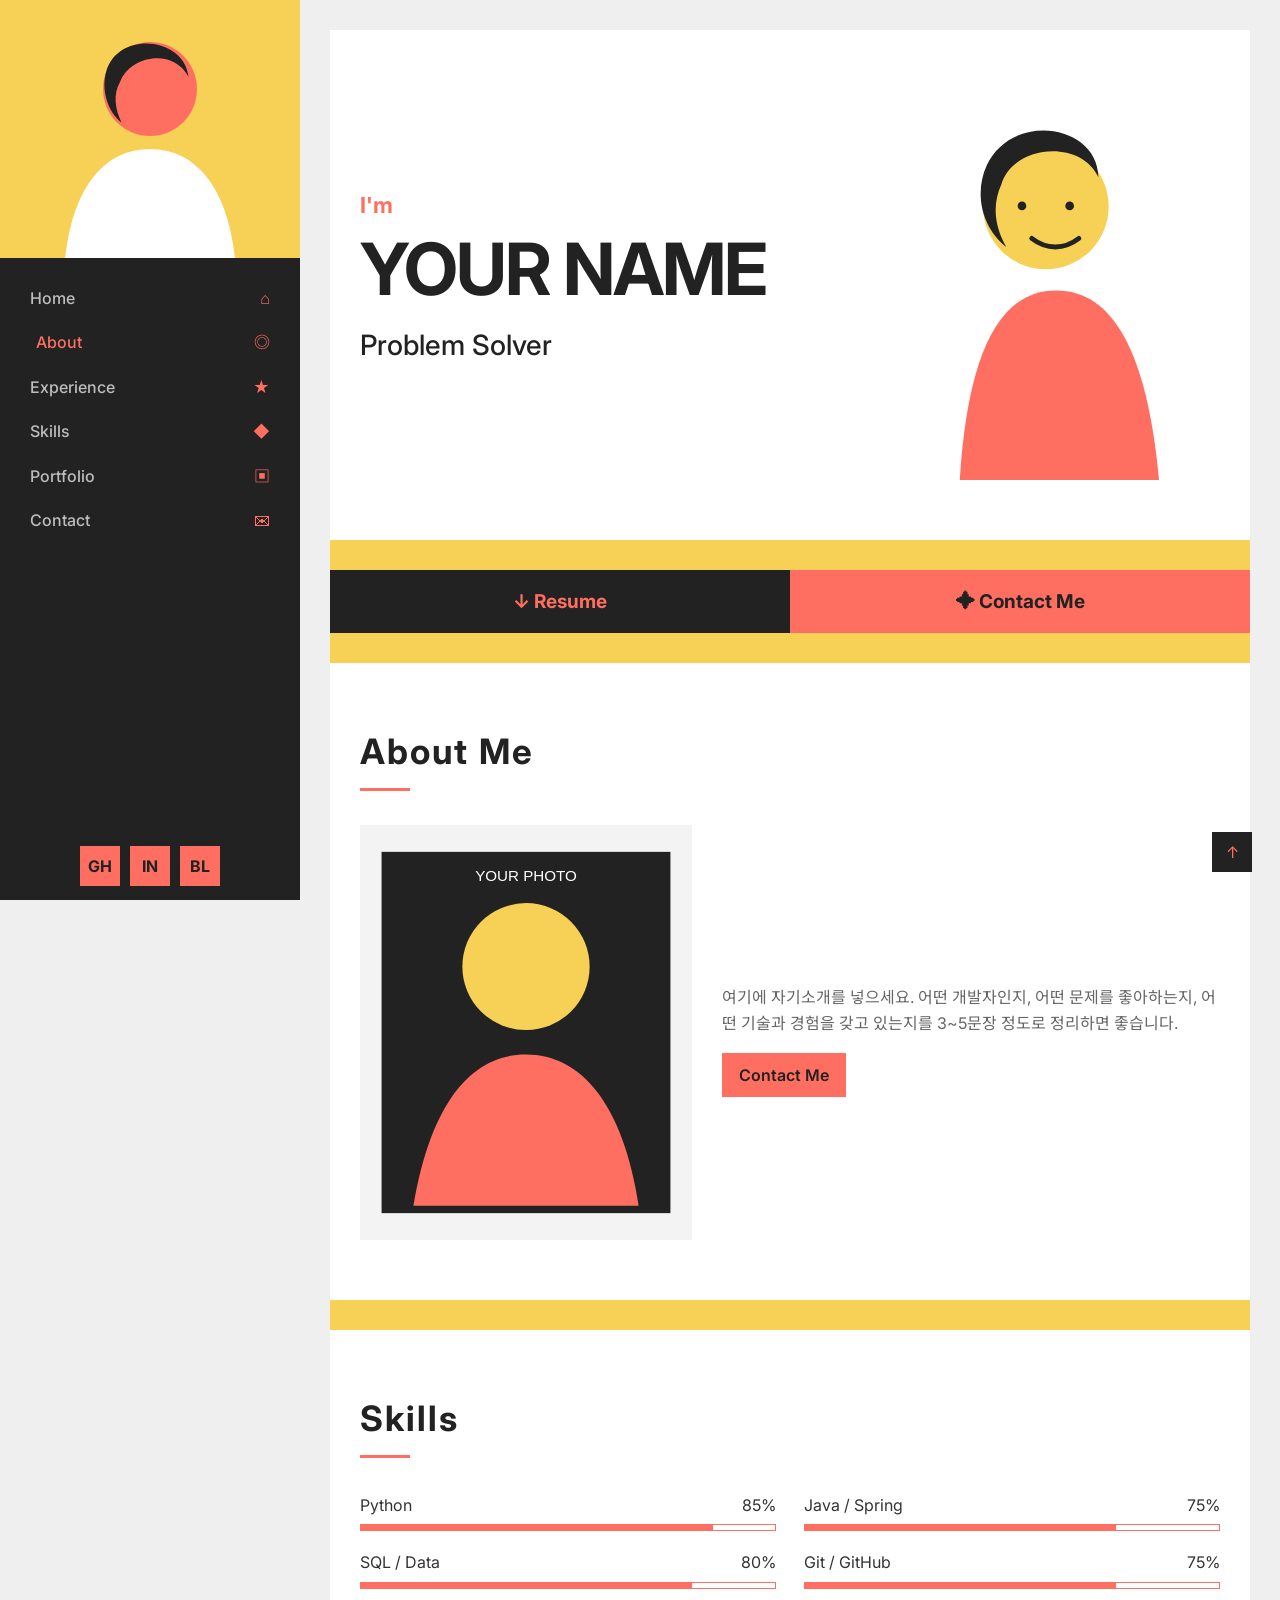
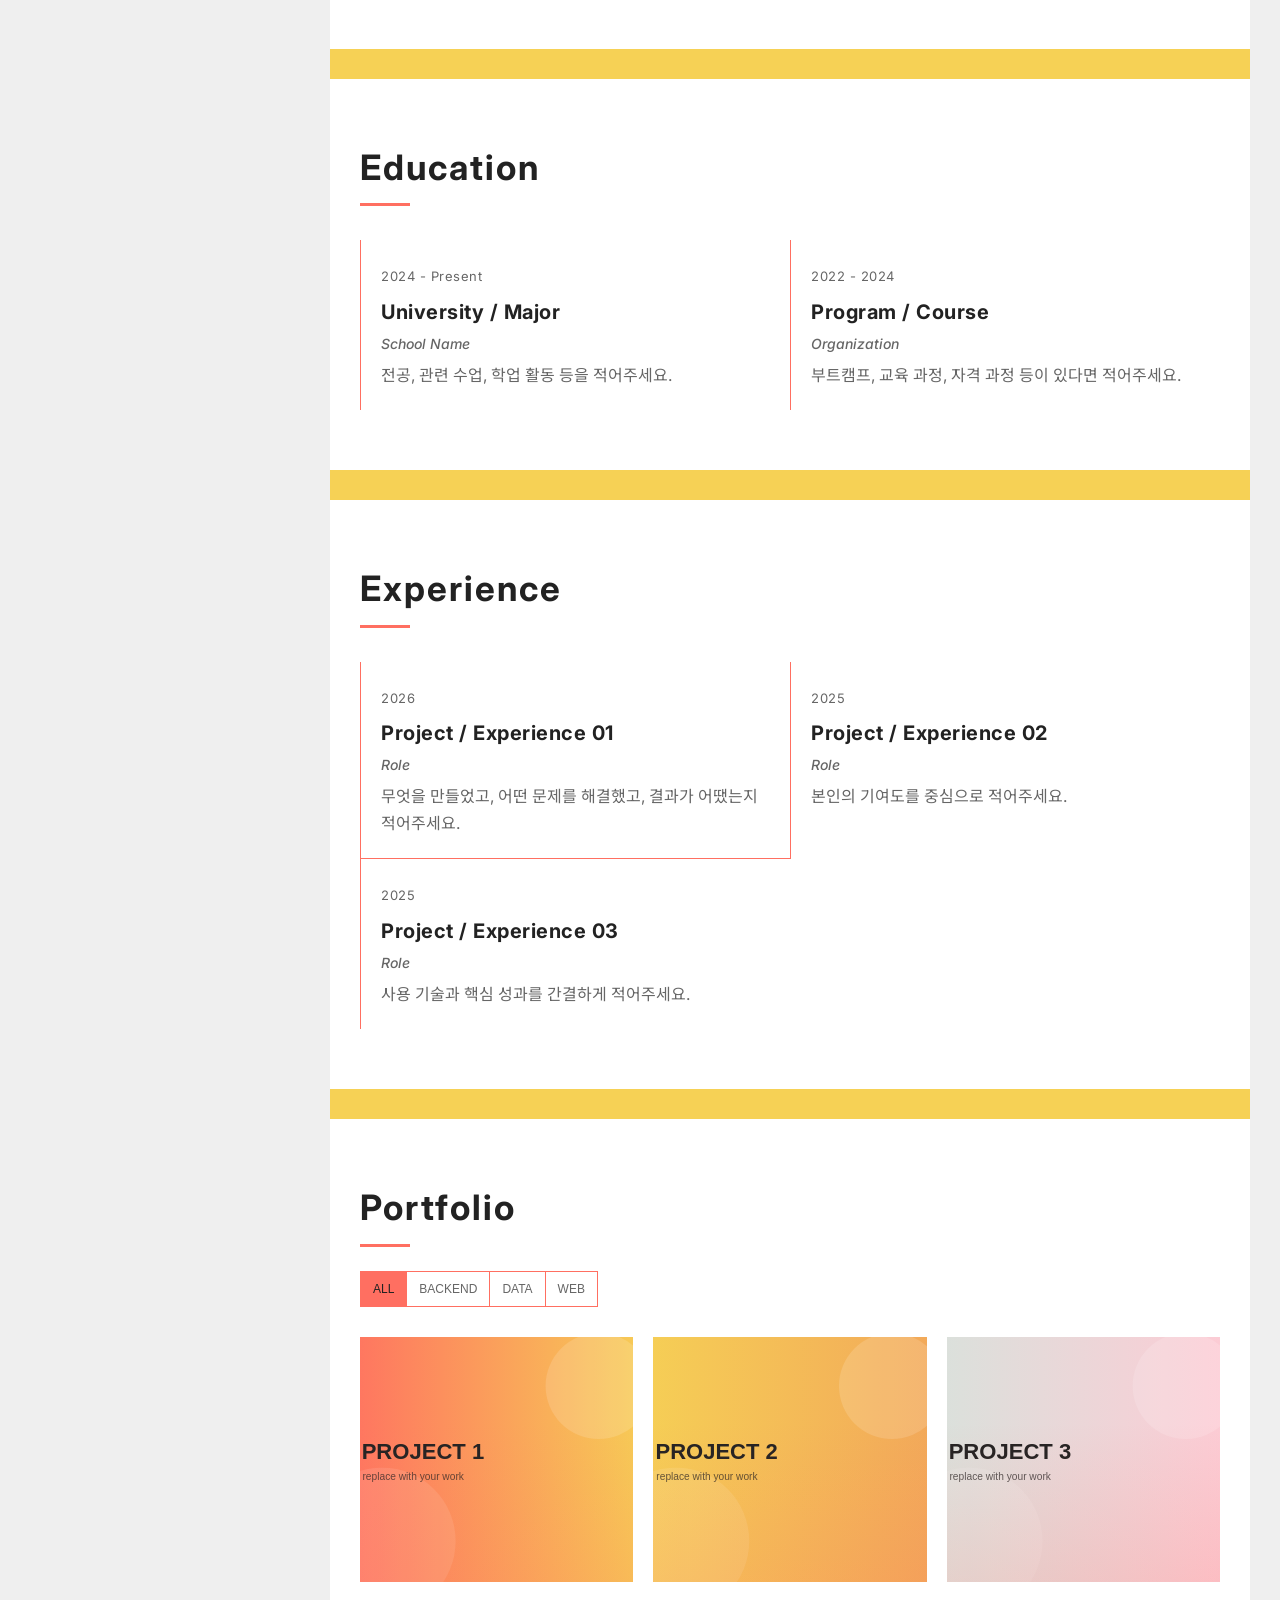
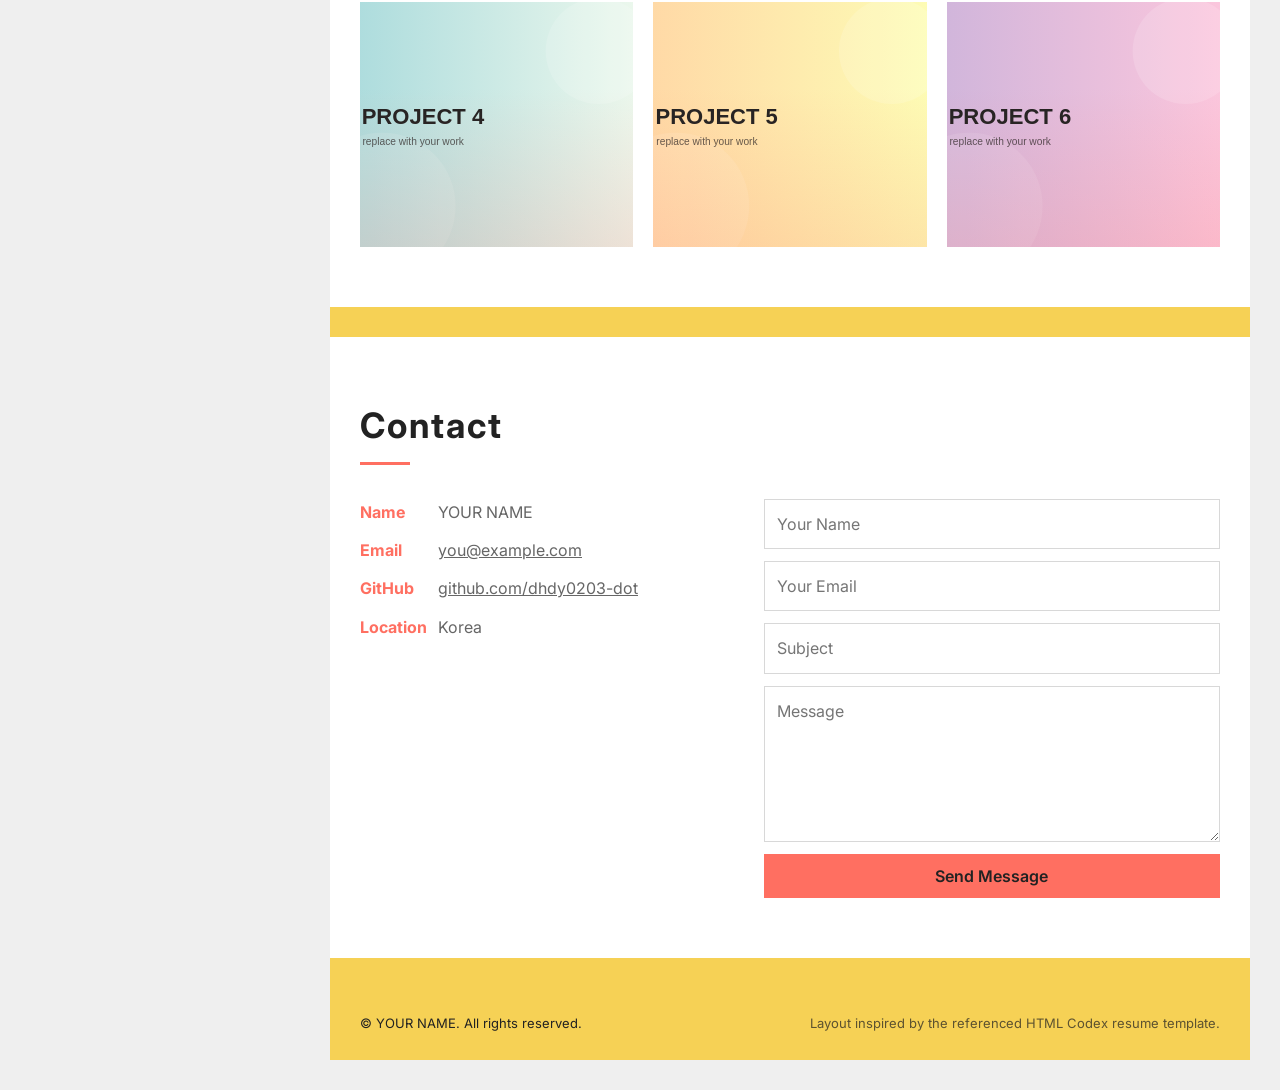
==== index.html @ 8ff9b096 "Add files via upload" ====
<!doctype html>
<html lang="ko">
<head>
  <meta charset="utf-8" />
  <meta name="viewport" content="width=device-width, initial-scale=1" />
  <meta name="description" content="Personal portfolio and resume website" />
  <title>Portfolio</title>
  <link rel="preconnect" href="https://fonts.googleapis.com">
  <link rel="preconnect" href="https://fonts.gstatic.com" crossorigin>
  <link href="https://fonts.googleapis.com/css2?family=Inter:wght@400;500;600;700;800&family=Noto+Sans+KR:wght@400;500;700&display=swap" rel="stylesheet">
  <link rel="stylesheet" href="styles.css" />
</head>
<body>
  <div class="page">
    <aside class="sidebar">
      <div class="profile-art">
        <img src="assets/profile.svg" alt="Profile placeholder" />
      </div>
      <button class="menu-button" aria-label="메뉴 열기">☰</button>
      <nav class="nav" aria-label="주요 메뉴">
        <a href="#home">Home <span>⌂</span></a>
        <a href="#about">About <span>◎</span></a>
        <a href="#experience">Experience <span>★</span></a>
        <a href="#skills">Skills <span>◆</span></a>
        <a href="#portfolio">Portfolio <span>▣</span></a>
        <a href="#contact">Contact <span>✉</span></a>
      </nav>
      <div class="social" id="sidebar-social"></div>
    </aside>

    <main class="content">
      <section class="hero panel" id="home">
        <div>
          <p class="eyebrow">I'm</p>
          <h1 id="hero-name">YOUR NAME</h1>
          <p class="roles" id="hero-roles"></p>
        </div>
        <div class="hero-figure" aria-hidden="true">
          <img src="assets/hero.svg" alt="" />
        </div>
      </section>

      <section class="action-row">
        <a id="resume-link" class="action dark" href="#">↓ Resume</a>
        <a class="action coral" href="#contact">✦ Contact Me</a>
      </section>

      <section class="panel" id="about">
        <header class="section-title"><h2>About Me</h2></header>
        <div class="about-grid">
          <img class="about-image" src="assets/about.svg" alt="About placeholder" />
          <div>
            <p id="about-text"></p>
            <a class="button" href="#contact">Contact Me</a>
          </div>
        </div>
      </section>

      <section class="panel" id="skills">
        <header class="section-title"><h2>Skills</h2></header>
        <div class="skills-grid" id="skills-list"></div>
      </section>

      <section class="panel" id="education">
        <header class="section-title"><h2>Education</h2></header>
        <div class="timeline-grid" id="education-list"></div>
      </section>

      <section class="panel" id="experience">
        <header class="section-title"><h2>Experience</h2></header>
        <div class="timeline-grid" id="experience-list"></div>
      </section>

      <section class="panel" id="portfolio">
        <header class="section-title"><h2>Portfolio</h2></header>
        <div class="filters" id="filters"></div>
        <div class="project-grid" id="project-list"></div>
      </section>

      <section class="panel" id="contact">
        <header class="section-title"><h2>Contact</h2></header>
        <div class="contact-grid">
          <div id="contact-info"></div>
          <form class="contact-form" onsubmit="event.preventDefault(); alert('정적 사이트 데모입니다. 폼 서비스(Formspree 등)를 연결하면 실제 전송할 수 있어요.');">
            <input type="text" placeholder="Your Name" aria-label="Your Name">
            <input type="email" placeholder="Your Email" aria-label="Your Email">
            <input type="text" placeholder="Subject" aria-label="Subject">
            <textarea rows="5" placeholder="Message" aria-label="Message"></textarea>
            <button class="button" type="submit">Send Message</button>
          </form>
        </div>
      </section>

      <footer>
        <p>© <span id="footer-name">YOUR NAME</span>. All rights reserved.</p>
        <p class="credit">Layout inspired by the referenced HTML Codex resume template.</p>
      </footer>
    </main>
  </div>

  <a class="back-top" href="#home" aria-label="맨 위로">↑</a>

  <script src="site-data.js"></script>
  <script src="app.js"></script>
</body>
</html>
---- styles.css ----
:root{
  --ink:#222;
  --muted:#666;
  --paper:#fff;
  --bg:#efefef;
  --coral:#ff6f61;
  --yellow:#f6d155;
  --line:#ededed;
  --sidebar:300px;
}
*{box-sizing:border-box}
html{scroll-behavior:smooth}
body{
  margin:0;
  color:var(--muted);
  background:var(--bg);
  font-family:Inter,"Noto Sans KR",sans-serif;
  line-height:1.65;
}
a{color:inherit}
.page{min-height:100vh}
.sidebar{
  position:fixed;
  inset:0 auto 0 0;
  width:var(--sidebar);
  overflow:auto;
  background:#222;
  z-index:20;
}
.profile-art img{display:block;width:100%;aspect-ratio:1/0.86;object-fit:cover}
.nav{padding:18px 0 90px}
.nav a{
  display:flex;align-items:center;justify-content:space-between;
  padding:9px 30px;color:#bdbdbd;text-decoration:none;
  font-weight:500;transition:.2s;
}
.nav a:hover,.nav a.active{color:var(--coral);padding-left:36px}
.nav a span{color:var(--coral)}
.social{
  position:fixed;left:0;bottom:0;width:var(--sidebar);
  padding:14px;text-align:center;background:#222;
}
.social a{
  display:inline-grid;place-items:center;width:40px;height:40px;
  margin:0 5px;background:var(--coral);color:#222;text-decoration:none;
  font-weight:700;
}
.menu-button{display:none}
.content{
  width:calc(100% - var(--sidebar));
  margin-left:var(--sidebar);
  padding:30px;
  max-width:1100px;
}
.panel{
  padding:60px 30px;
  background:var(--paper);
  border-bottom:30px solid var(--yellow);
}
.hero{
  min-height:430px;
  display:grid;grid-template-columns:1.25fr 1fr;align-items:center;
  position:relative;overflow:hidden;
}
.eyebrow{color:var(--coral);font-size:22px;font-weight:700;margin:0 0 8px}
.hero h1{font-size:clamp(44px,6vw,72px);line-height:1.06;color:var(--ink);margin:0 0 14px;letter-spacing:-2px}
.roles{margin:0;color:var(--ink);font-size:clamp(18px,2.3vw,28px);font-weight:500;min-height:2.2em}
.hero-figure{align-self:end}
.hero-figure img{display:block;width:100%;max-height:390px;object-fit:contain;object-position:bottom}
.action-row{display:grid;grid-template-columns:1fr 1fr;border-bottom:30px solid var(--yellow)}
.action{
  display:block;padding:16px 20px;text-align:center;text-decoration:none;
  font-size:19px;font-weight:700;transition:.2s
}
.action.dark{background:#222;color:var(--coral)}
.action.coral{background:var(--coral);color:#222}
.action:hover{filter:brightness(1.05)}
.section-title{position:relative;margin-bottom:34px;padding-bottom:10px}
.section-title h2{margin:0;color:var(--ink);font-size:35px;letter-spacing:2px}
.section-title:after{content:"";position:absolute;left:0;bottom:0;width:50px;height:3px;background:var(--coral)}
.about-grid{display:grid;grid-template-columns:minmax(220px, .8fr) 1.2fr;gap:30px;align-items:center}
.about-image{width:100%;aspect-ratio:4/5;object-fit:cover;background:#eee}
.button{
  display:inline-block;border:0;border-radius:0;padding:9px 17px;
  color:#222;background:var(--coral);text-decoration:none;font:inherit;font-weight:600;cursor:pointer
}
.button:hover{background:#222;color:var(--coral)}
.skills-grid{display:grid;grid-template-columns:1fr 1fr;gap:18px 28px}
.skill-head{display:flex;justify-content:space-between;color:#333;margin-bottom:6px}
.track{height:7px;border:1px solid var(--coral);background:#fff}
.fill{height:100%;background:var(--coral);width:0;transition:width 1s ease}
.timeline-grid{display:grid;grid-template-columns:1fr 1fr}
.timeline-item{padding:22px 20px;border-left:1px solid var(--coral);border-bottom:1px solid var(--coral)}
.timeline-item:nth-last-child(-n+2){border-bottom:0}
.timeline-date{font-size:13px;letter-spacing:.5px}
.timeline-item h3{margin:7px 0 3px;color:var(--ink);font-size:20px;letter-spacing:.5px}
.timeline-item h4{margin:0 0 7px;font-size:14px;font-weight:500;font-style:italic}
.timeline-item p{margin:0}
.filters{display:flex;flex-wrap:wrap;gap:0;margin:-10px 0 30px}
.filter{
  padding:10px 12px;border:1px solid var(--coral);background:#fff;
  color:#666;text-transform:uppercase;font-size:12px;cursor:pointer;margin-right:-1px
}
.filter.active,.filter:hover{background:var(--coral);color:#222}
.project-grid{display:grid;grid-template-columns:repeat(3,1fr);gap:20px}
.project{
  position:relative;min-height:245px;background:#f4f4f4;overflow:hidden;
  display:flex;flex-direction:column;justify-content:flex-end
}
.project img{position:absolute;inset:0;width:100%;height:100%;object-fit:cover}
.project:after{content:"";position:absolute;inset:0;background:linear-gradient(transparent 35%,rgba(255,111,97,.87));opacity:.18;transition:.25s}
.project:hover:after{opacity:1}
.project-body{position:relative;z-index:2;padding:22px;color:#222;transform:translateY(10px);opacity:0;transition:.25s}
.project:hover .project-body{transform:none;opacity:1}
.project-body h3{margin:0 0 6px}
.project-body p{margin:0 0 12px;font-size:13px}
.project-body a{font-weight:700;text-decoration:none}
.contact-grid{display:grid;grid-template-columns:.9fr 1.1fr;gap:30px}
.contact-line{margin:0 0 12px}
.contact-line strong{color:var(--coral);display:inline-block;min-width:74px}
.contact-form{display:grid;gap:12px}
.contact-form input,.contact-form textarea{
  width:100%;border:1px solid #d8d8d8;border-radius:0;padding:11px 12px;font:inherit
}
.contact-form input:focus,.contact-form textarea:focus{outline:1px solid var(--coral);border-color:var(--coral)}
footer{
  display:flex;justify-content:space-between;gap:20px;padding:25px 30px;
  background:var(--yellow);color:#222;font-size:13px
}
footer p{margin:0}.credit{opacity:.72}
.back-top{
  position:fixed;right:28px;bottom:28px;width:40px;height:40px;
  display:grid;place-items:center;background:#222;color:var(--coral);text-decoration:none;z-index:30
}
@media(max-width:991px){
  :root{--sidebar:0px}
  .sidebar{position:relative;width:100%;height:auto;overflow:visible}
  .profile-art{display:none}
  .menu-button{
    display:block;position:absolute;right:15px;top:12px;z-index:4;
    background:var(--coral);border:0;padding:8px 12px;font-size:20px
  }
  .nav{padding:12px 60px 12px 15px;display:none}
  .nav.open{display:block}
  .nav a{padding:7px 10px}
  .nav a:hover,.nav a.active{padding-left:16px}
  .social{display:none}
  .content{width:100%;margin-left:0;max-width:none;padding:20px}
}
@media(max-width:720px){
  .content{padding:12px}
  .panel{padding:42px 20px;border-bottom-width:18px}
  .action-row{border-bottom-width:18px}
  .hero{grid-template-columns:1fr;min-height:0}
  .hero-figure{max-width:330px;margin:10px auto -42px}
  .about-grid,.contact-grid,.skills-grid,.timeline-grid{grid-template-columns:1fr}
  .timeline-item:nth-last-child(-n+2){border-bottom:1px solid var(--coral)}
  .timeline-item:last-child{border-bottom:0}
  .project-grid{grid-template-columns:1fr 1fr}
  footer{display:block}footer p+ p{margin-top:5px}
}
@media(max-width:480px){
  .project-grid{grid-template-columns:1fr}
  .action{font-size:16px}
}
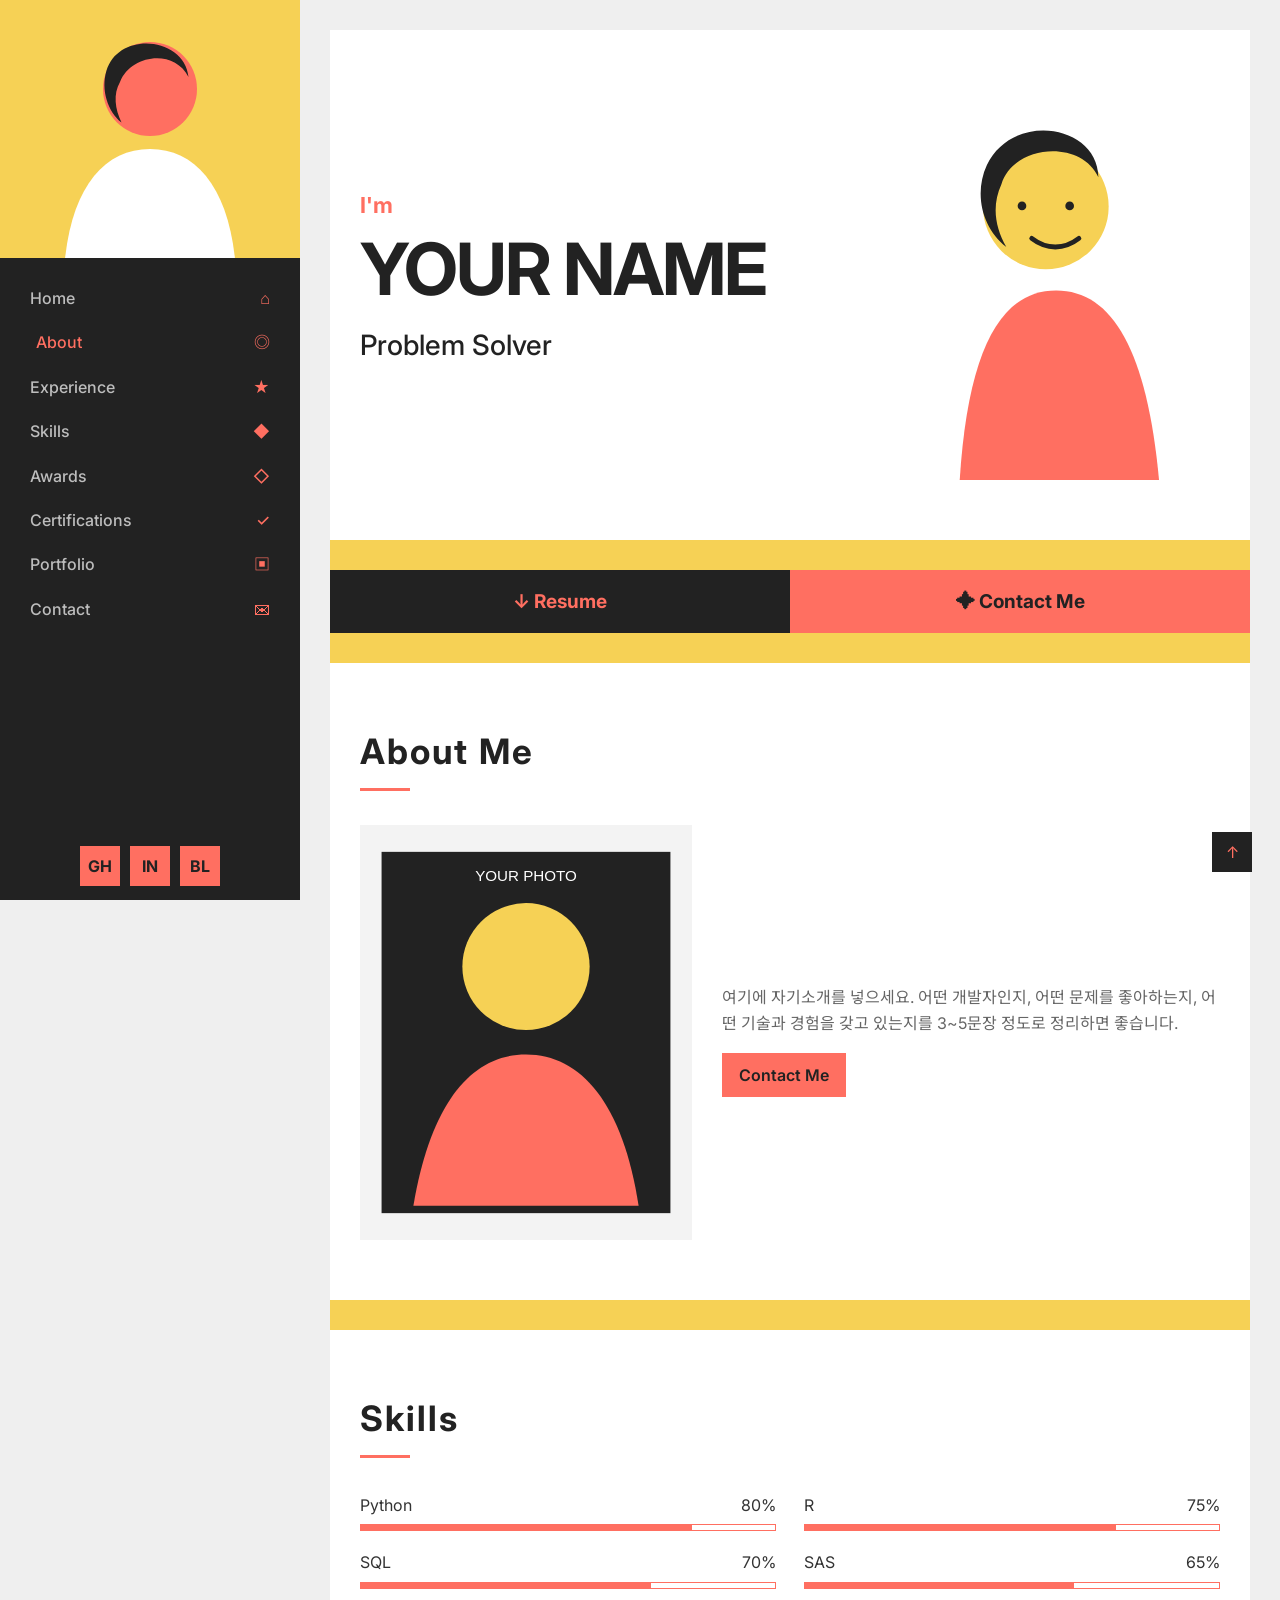
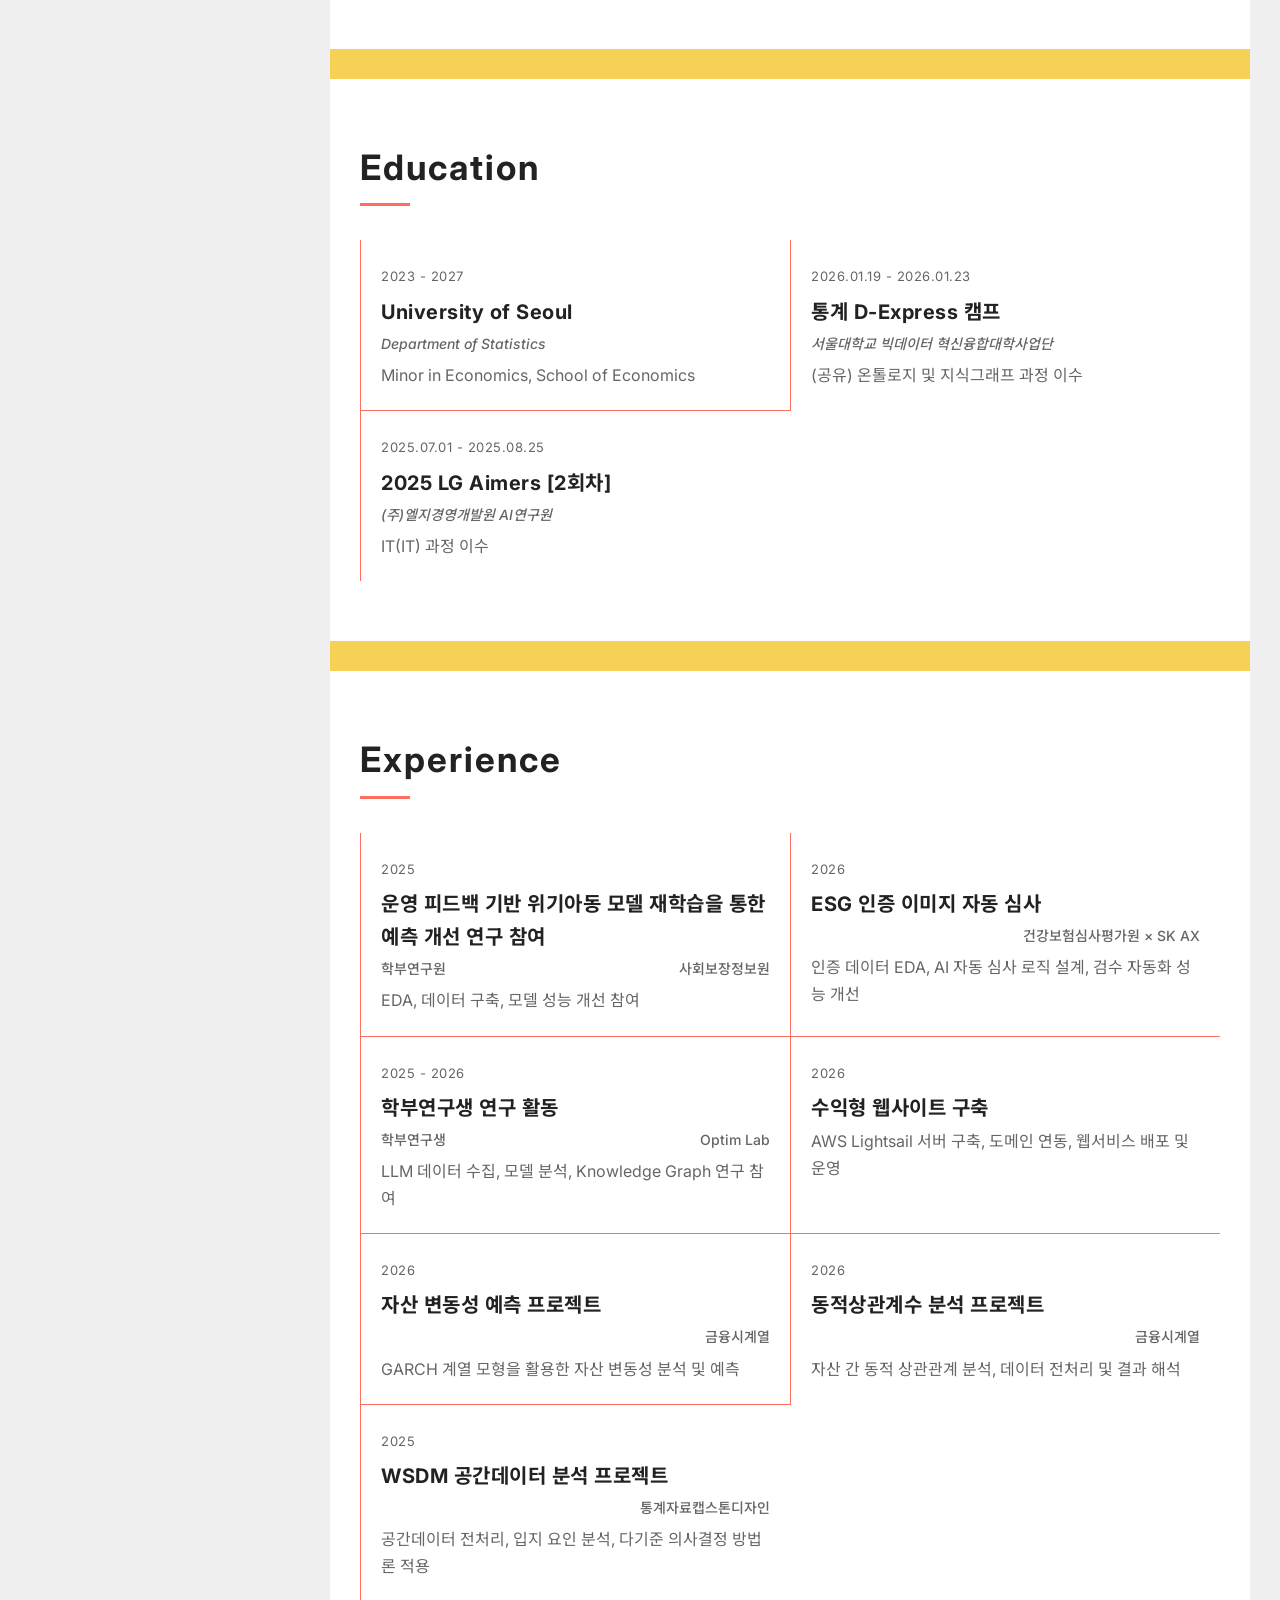
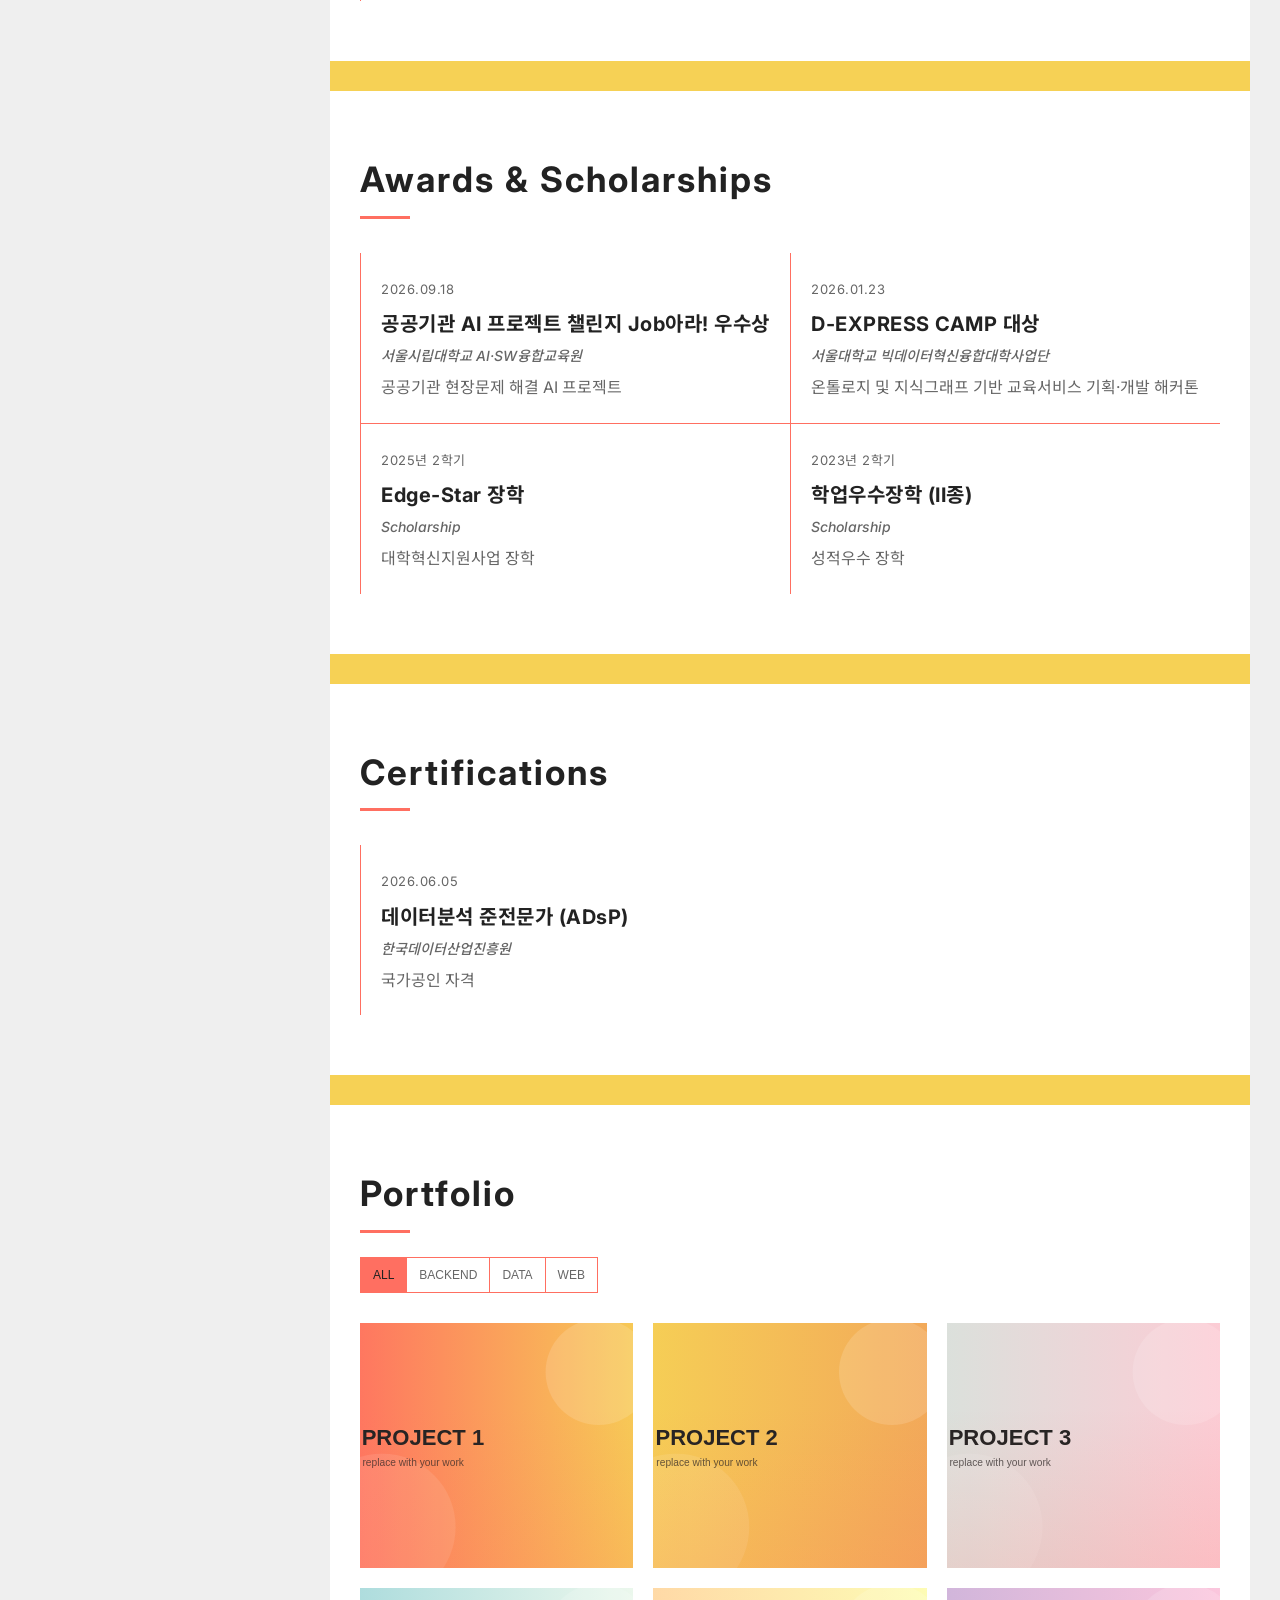
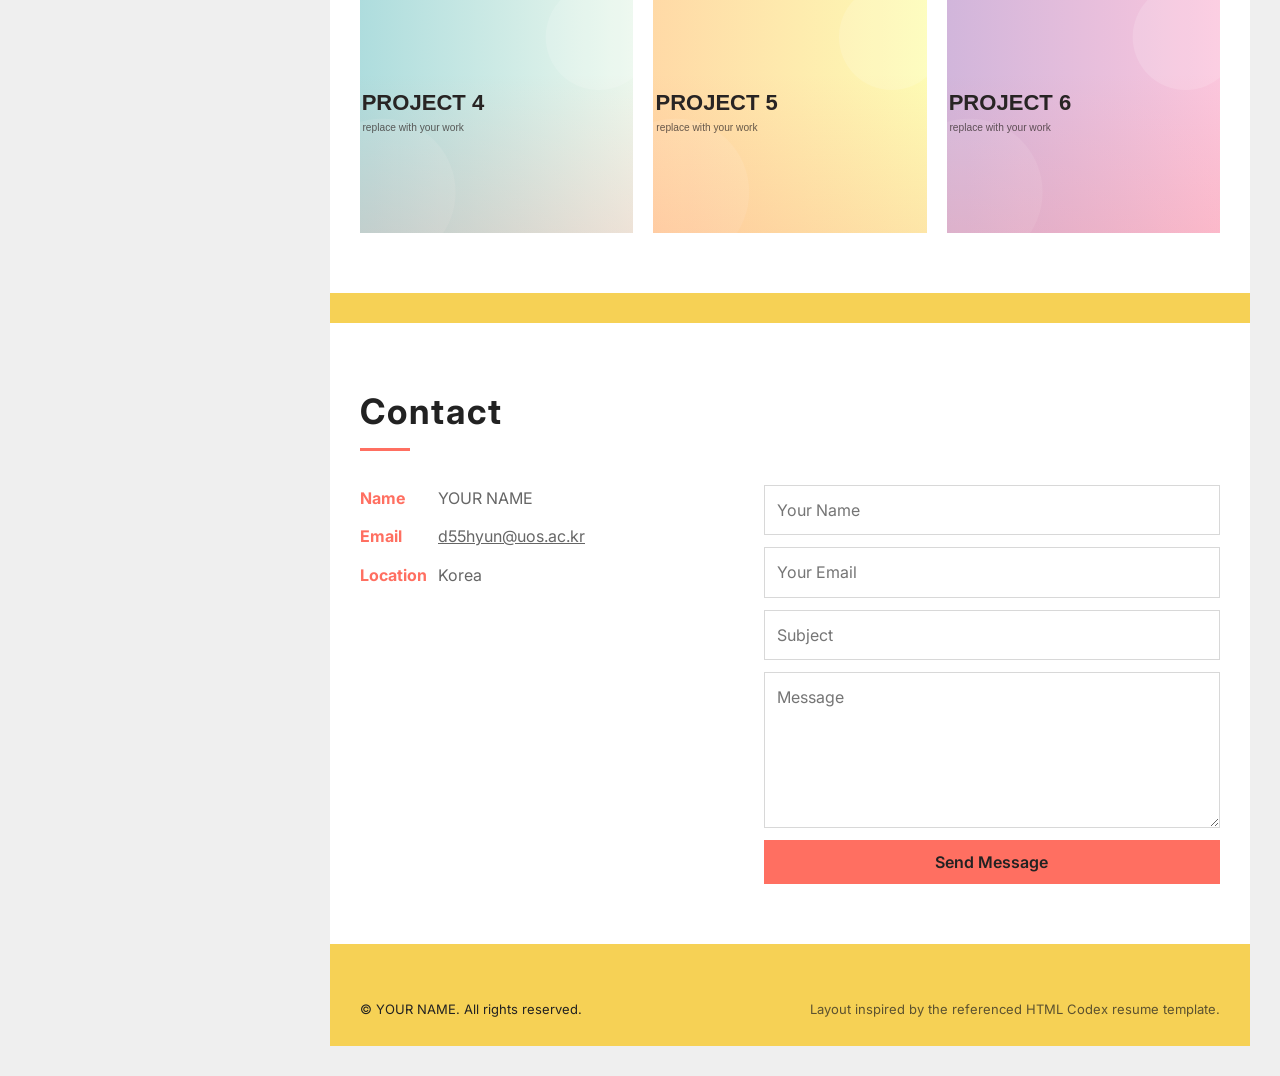
==== commit 7b4cc4f8: "Add files via upload" ====
--- a/index.html
+++ b/index.html
@@ -22,6 +22,8 @@
         <a href="#about">About <span>◎</span></a>
         <a href="#experience">Experience <span>★</span></a>
         <a href="#skills">Skills <span>◆</span></a>
+        <a href="#awards">Awards <span>◇</span></a>
+        <a href="#certifications">Certifications <span>✓</span></a>
         <a href="#portfolio">Portfolio <span>▣</span></a>
         <a href="#contact">Contact <span>✉</span></a>
       </nav>
@@ -71,6 +73,16 @@
         <div class="timeline-grid" id="experience-list"></div>
       </section>
 
+      <section class="panel" id="awards">
+        <header class="section-title"><h2>Awards & Scholarships</h2></header>
+        <div class="timeline-grid" id="awards-list"></div>
+      </section>
+
+      <section class="panel" id="certifications">
+        <header class="section-title"><h2>Certifications</h2></header>
+        <div class="timeline-grid" id="certifications-list"></div>
+      </section>
+
       <section class="panel" id="portfolio">
         <header class="section-title"><h2>Portfolio</h2></header>
         <div class="filters" id="filters"></div>
--- a/styles.css
+++ b/styles.css
@@ -96,6 +96,8 @@
 .timeline-date{font-size:13px;letter-spacing:.5px}
 .timeline-item h3{margin:7px 0 3px;color:var(--ink);font-size:20px;letter-spacing:.5px}
 .timeline-item h4{margin:0 0 7px;font-size:14px;font-weight:500;font-style:italic}
+.timeline-meta{display:flex;justify-content:space-between;align-items:baseline;gap:20px;margin:0 0 7px;font-size:14px;font-weight:500;font-style:normal}
+.timeline-meta span:last-child{text-align:right}
 .timeline-item p{margin:0}
 .filters{display:flex;flex-wrap:wrap;gap:0;margin:-10px 0 30px}
 .filter{
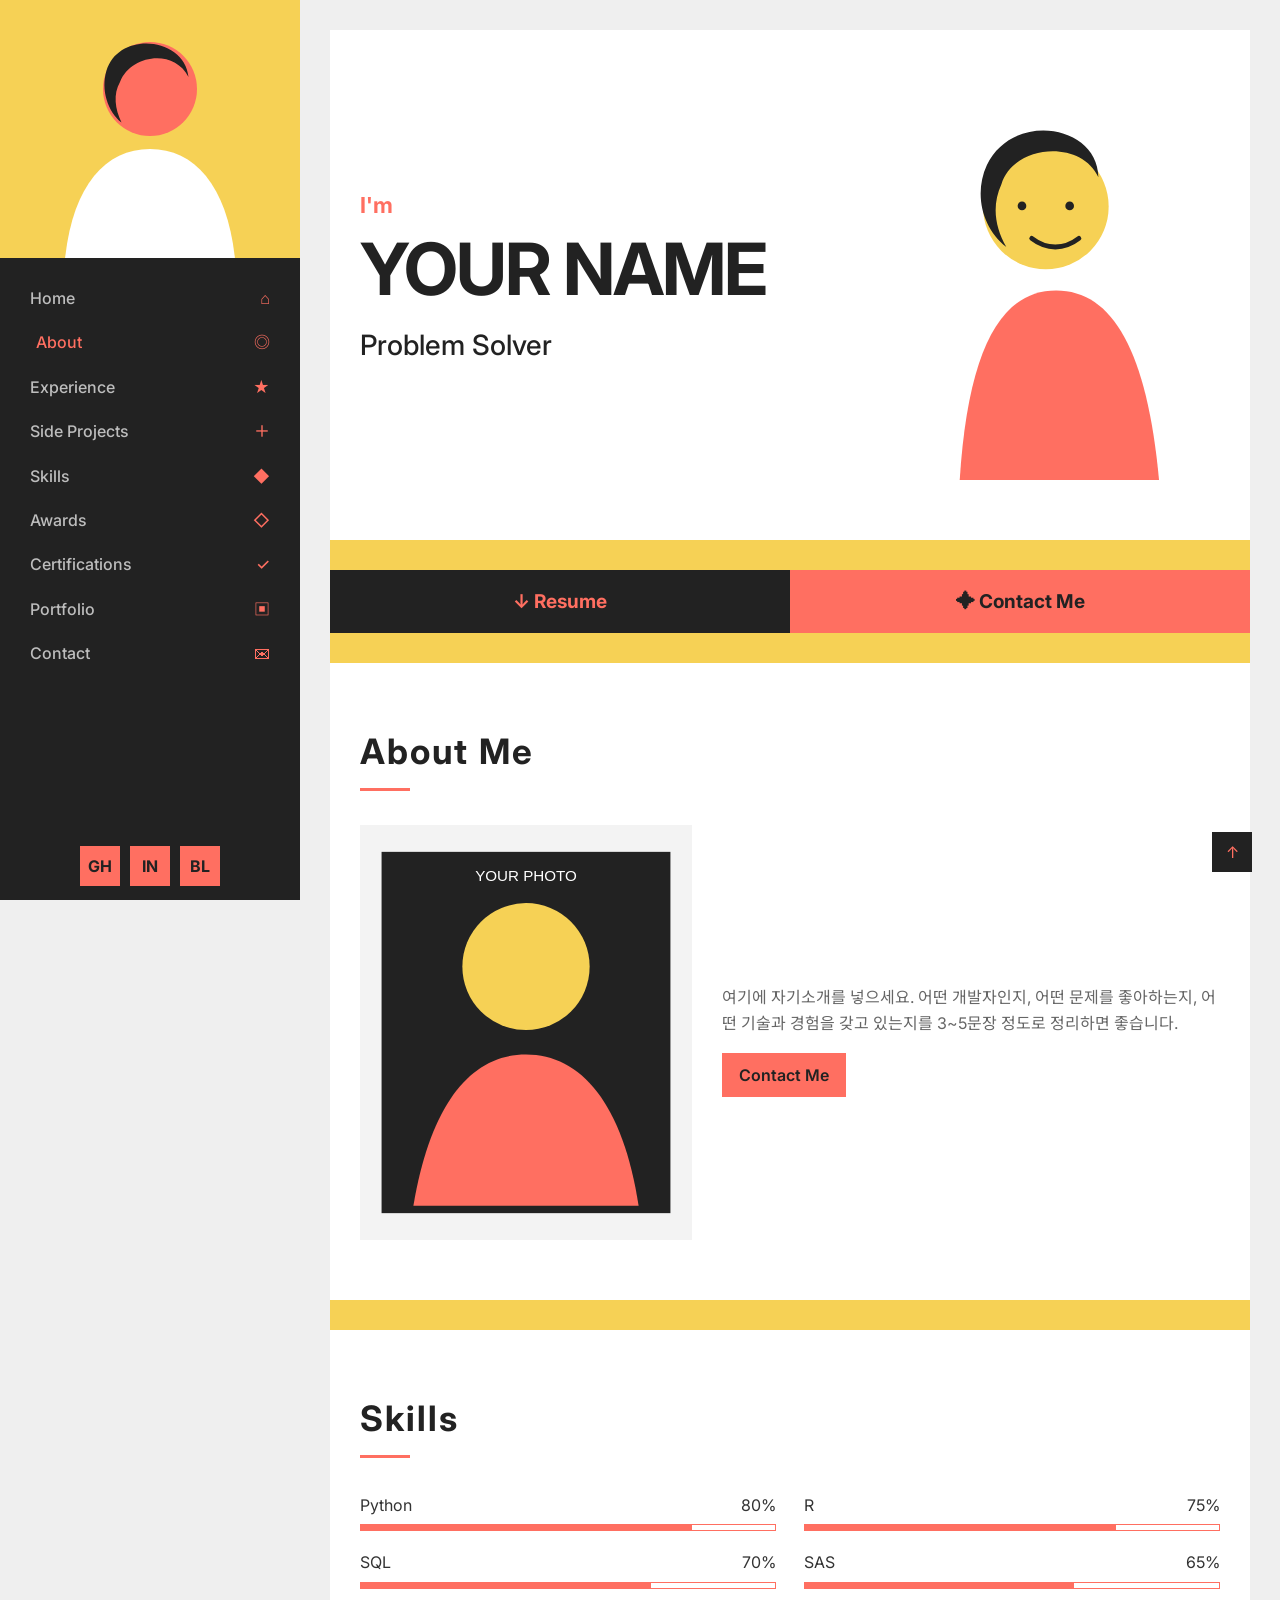
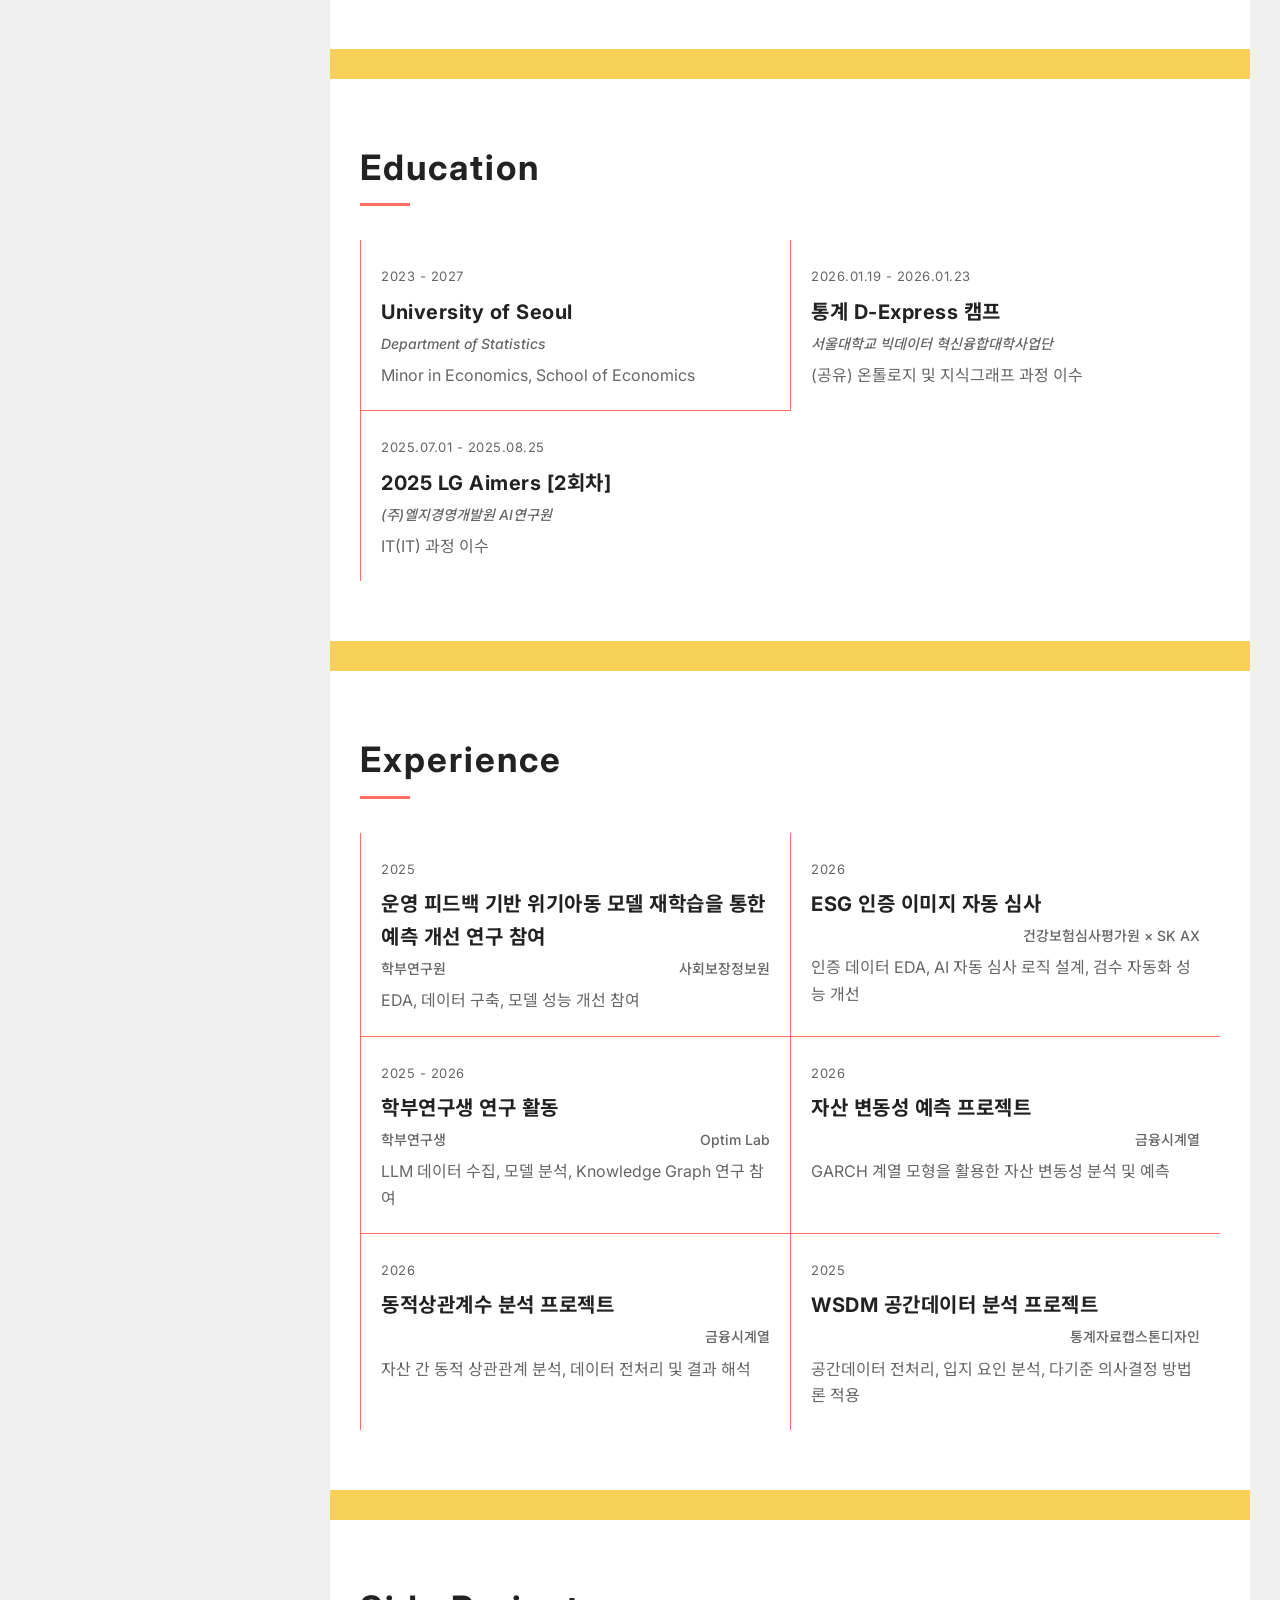
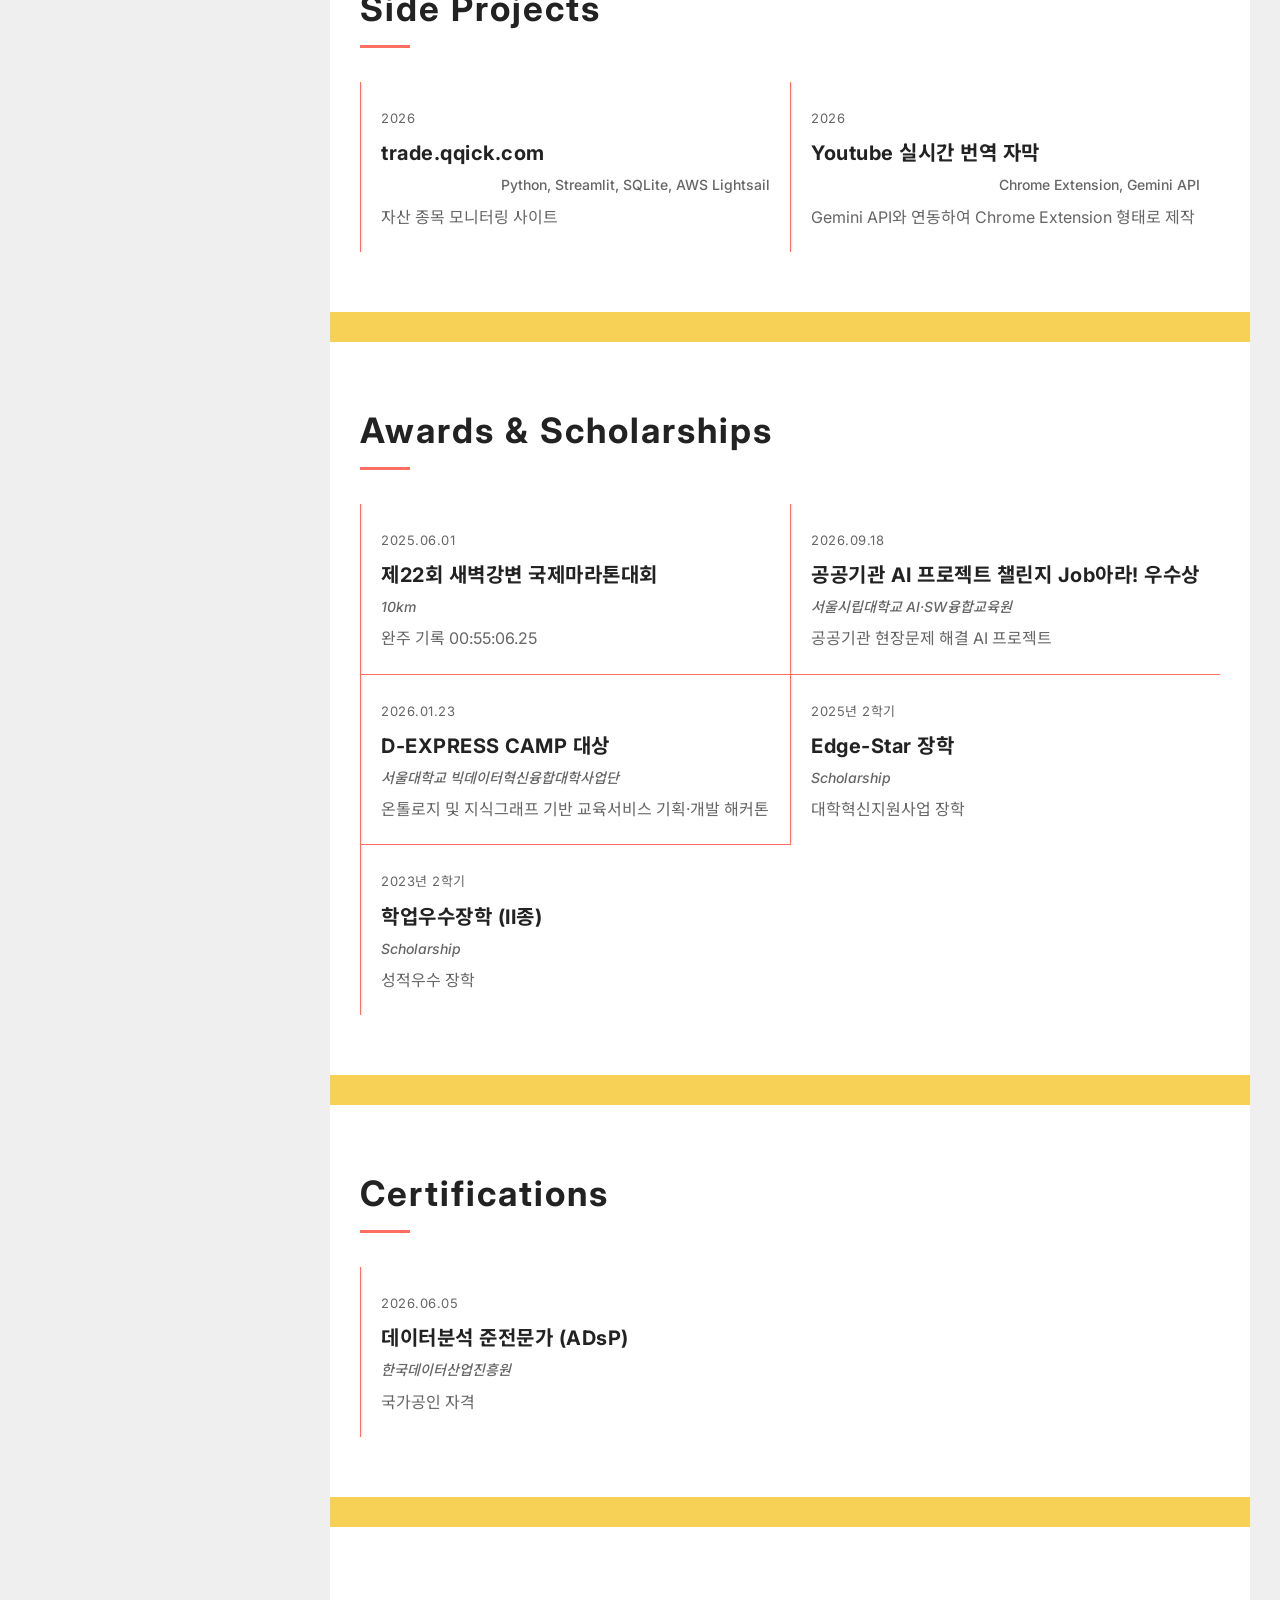
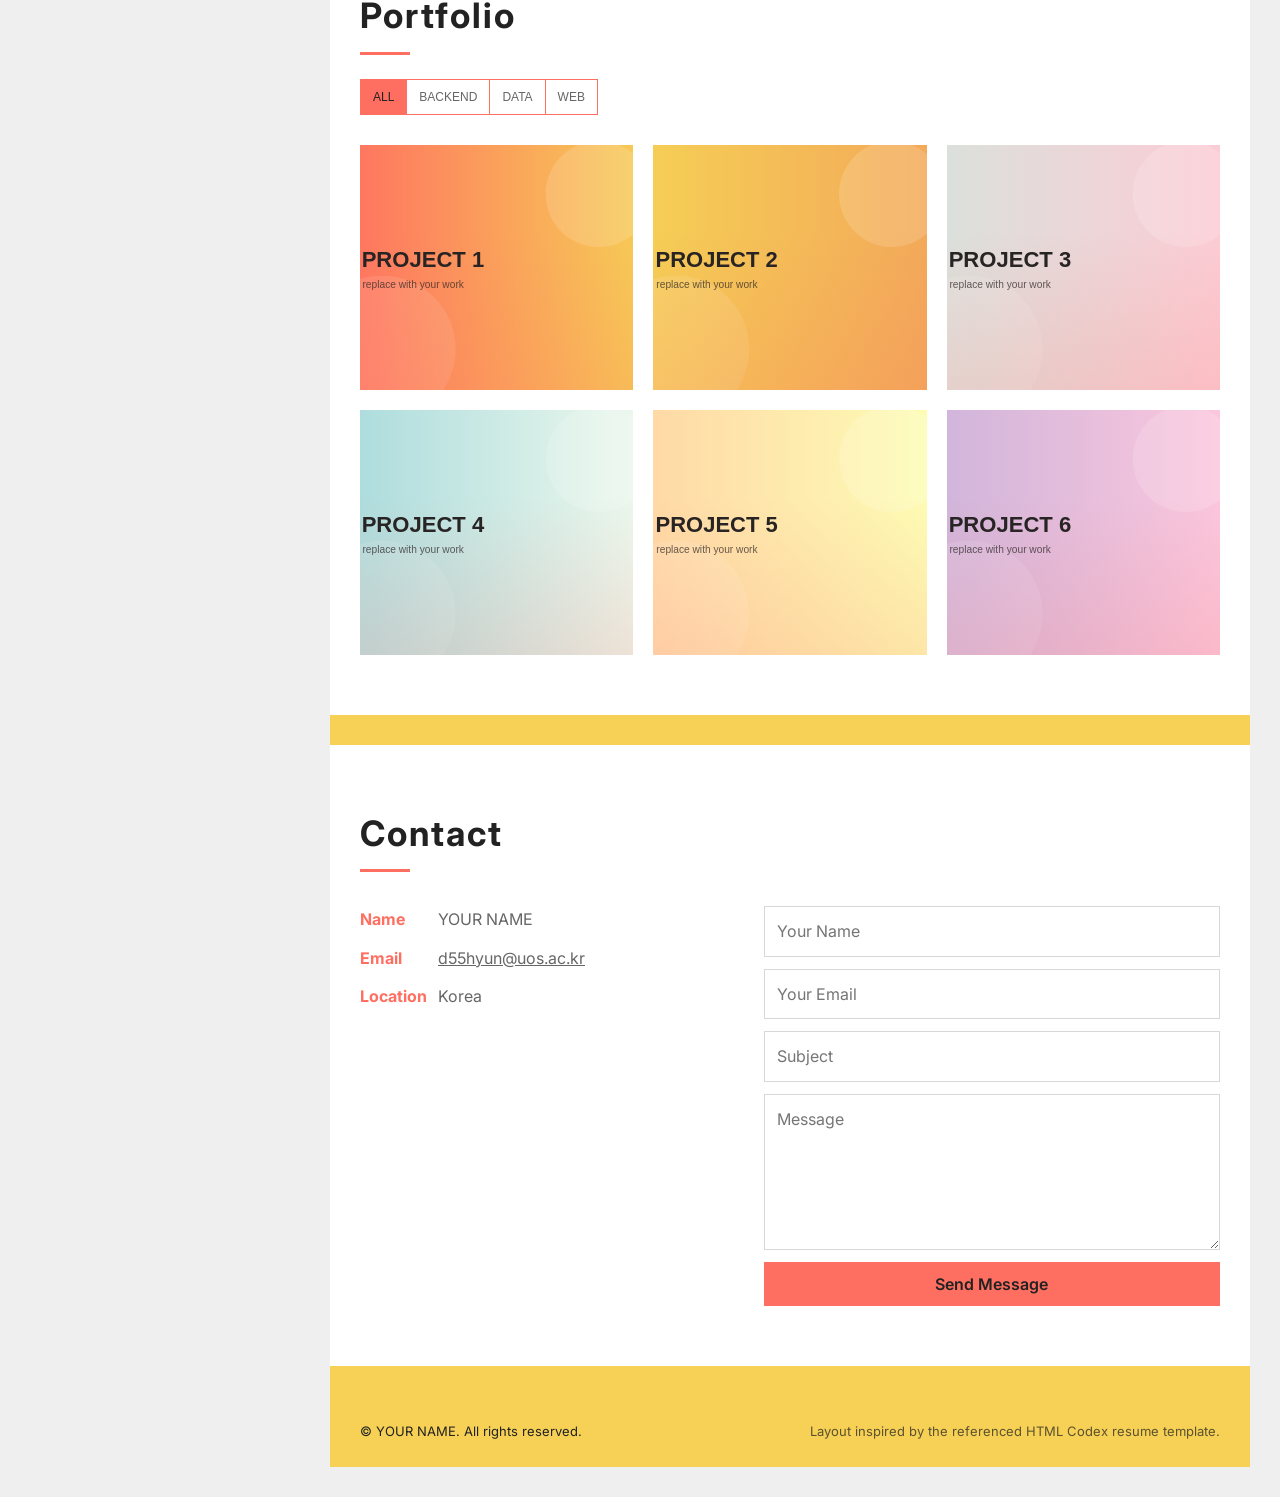
==== commit 2f25176b: "Add files via upload" ====
--- a/index.html
+++ b/index.html
@@ -21,6 +21,7 @@
         <a href="#home">Home <span>⌂</span></a>
         <a href="#about">About <span>◎</span></a>
         <a href="#experience">Experience <span>★</span></a>
+        <a href="#side-projects">Side Projects <span>＋</span></a>
         <a href="#skills">Skills <span>◆</span></a>
         <a href="#awards">Awards <span>◇</span></a>
         <a href="#certifications">Certifications <span>✓</span></a>
@@ -73,6 +74,11 @@
         <div class="timeline-grid" id="experience-list"></div>
       </section>
 
+      <section class="panel" id="side-projects">
+        <header class="section-title"><h2>Side Projects</h2></header>
+        <div class="timeline-grid" id="side-projects-list"></div>
+      </section>
+
       <section class="panel" id="awards">
         <header class="section-title"><h2>Awards & Scholarships</h2></header>
         <div class="timeline-grid" id="awards-list"></div>
--- a/styles.css
+++ b/styles.css
@@ -95,6 +95,8 @@
 .timeline-item:nth-last-child(-n+2){border-bottom:0}
 .timeline-date{font-size:13px;letter-spacing:.5px}
 .timeline-item h3{margin:7px 0 3px;color:var(--ink);font-size:20px;letter-spacing:.5px}
+.timeline-title-link{color:inherit;text-decoration:none}
+.timeline-title-link:hover{color:var(--coral)}
 .timeline-item h4{margin:0 0 7px;font-size:14px;font-weight:500;font-style:italic}
 .timeline-meta{display:flex;justify-content:space-between;align-items:baseline;gap:20px;margin:0 0 7px;font-size:14px;font-weight:500;font-style:normal}
 .timeline-meta span:last-child{text-align:right}
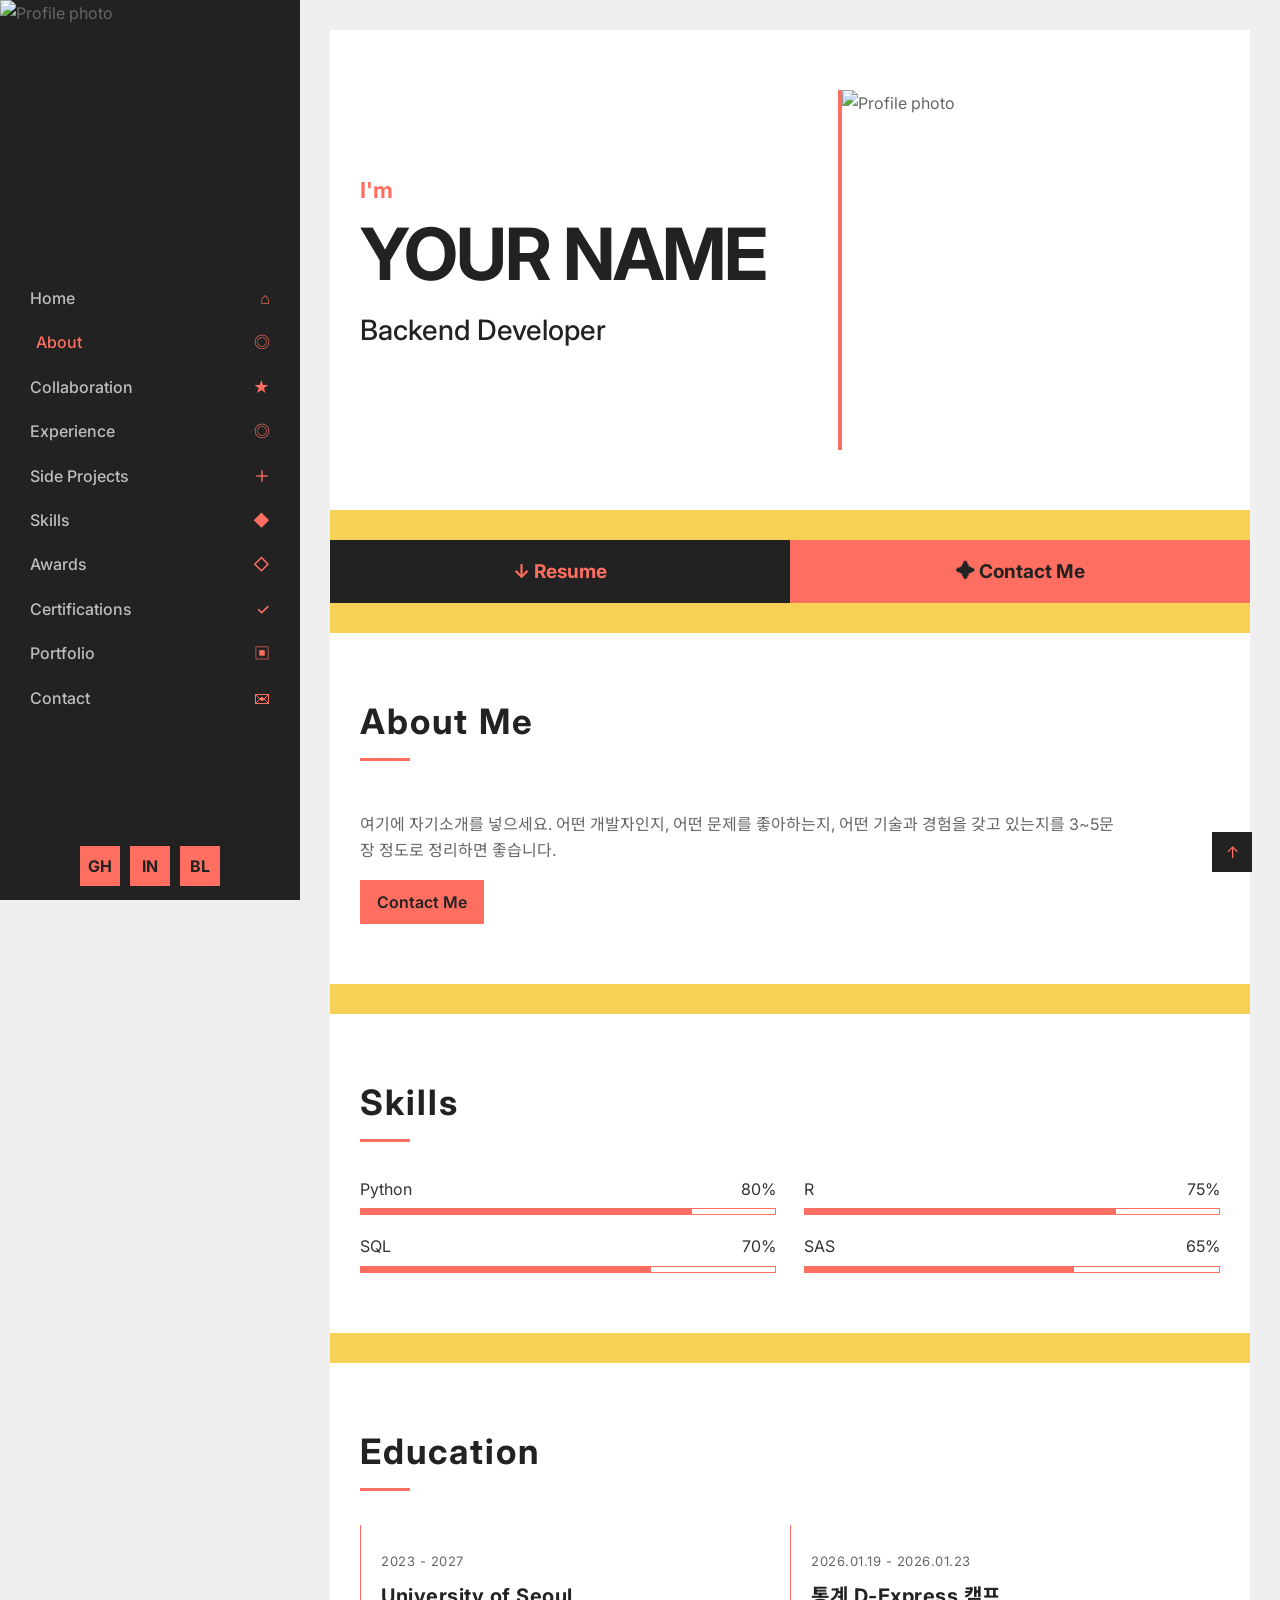
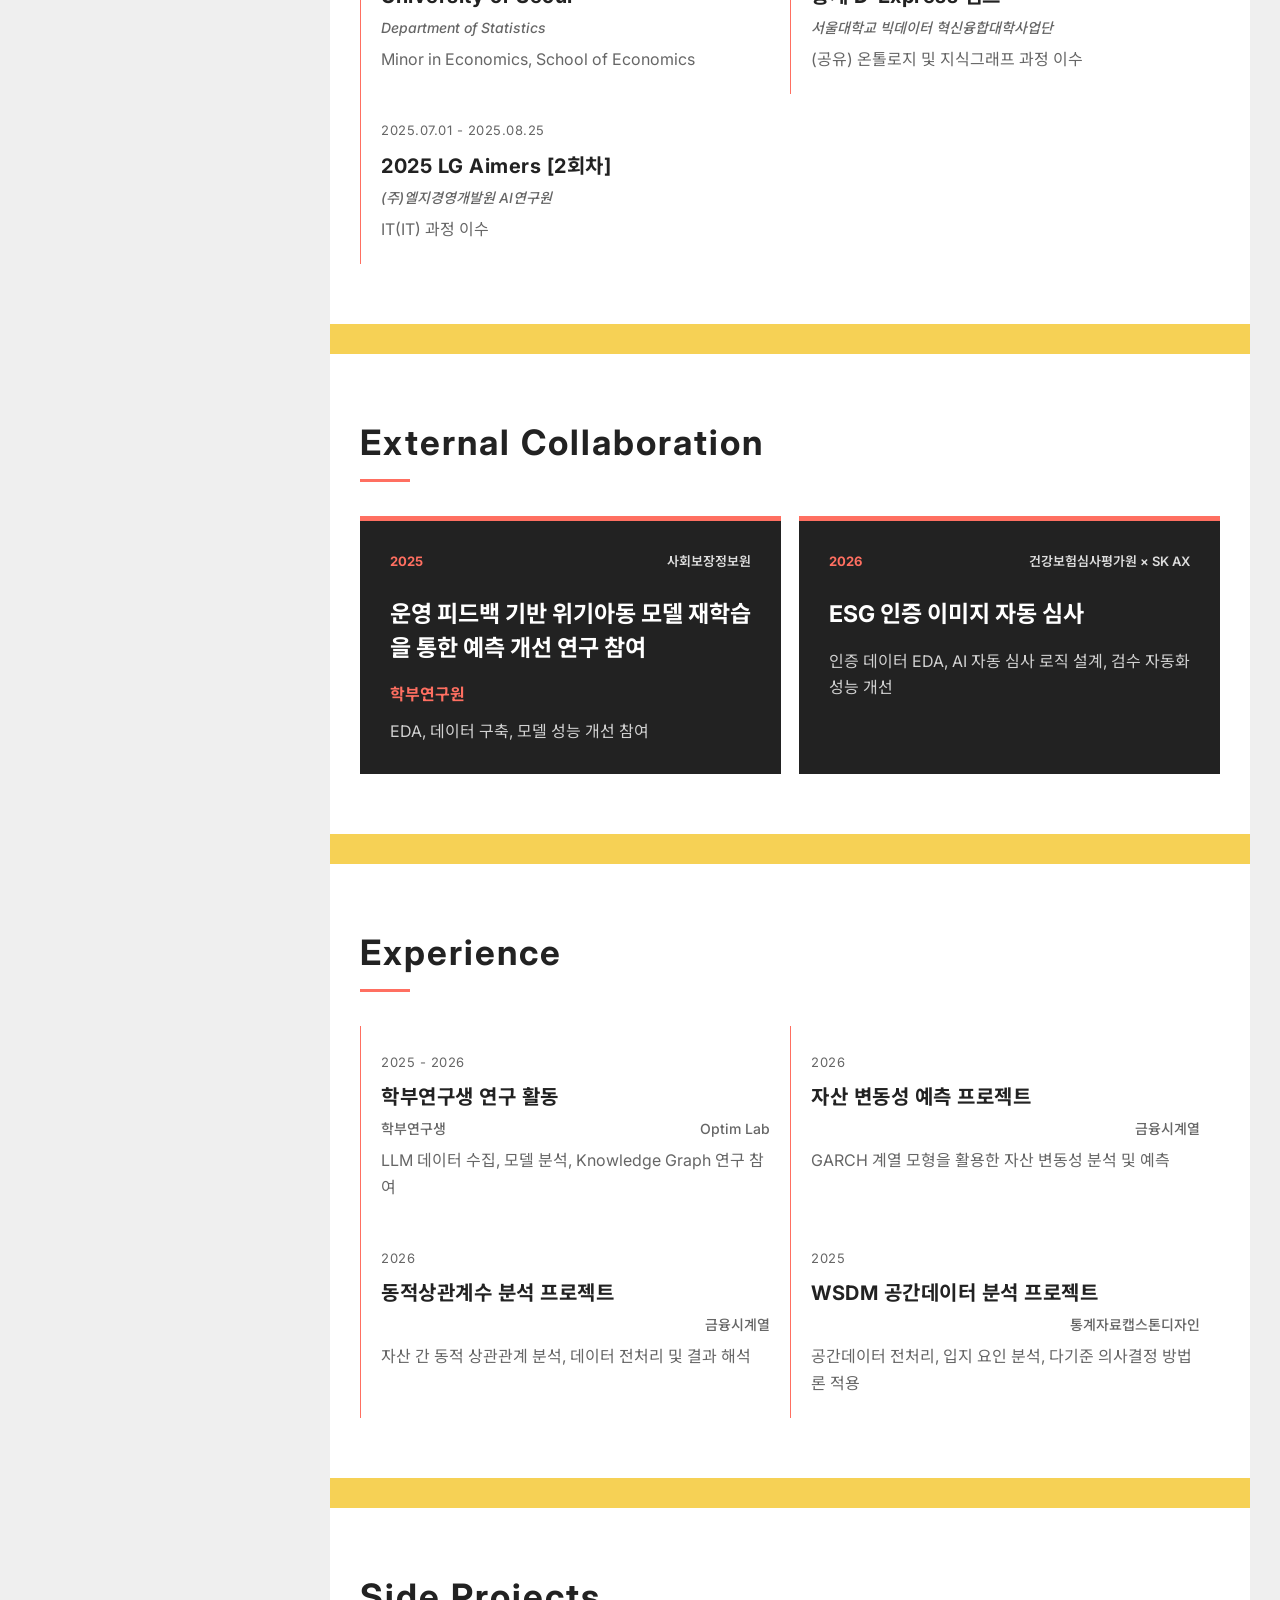
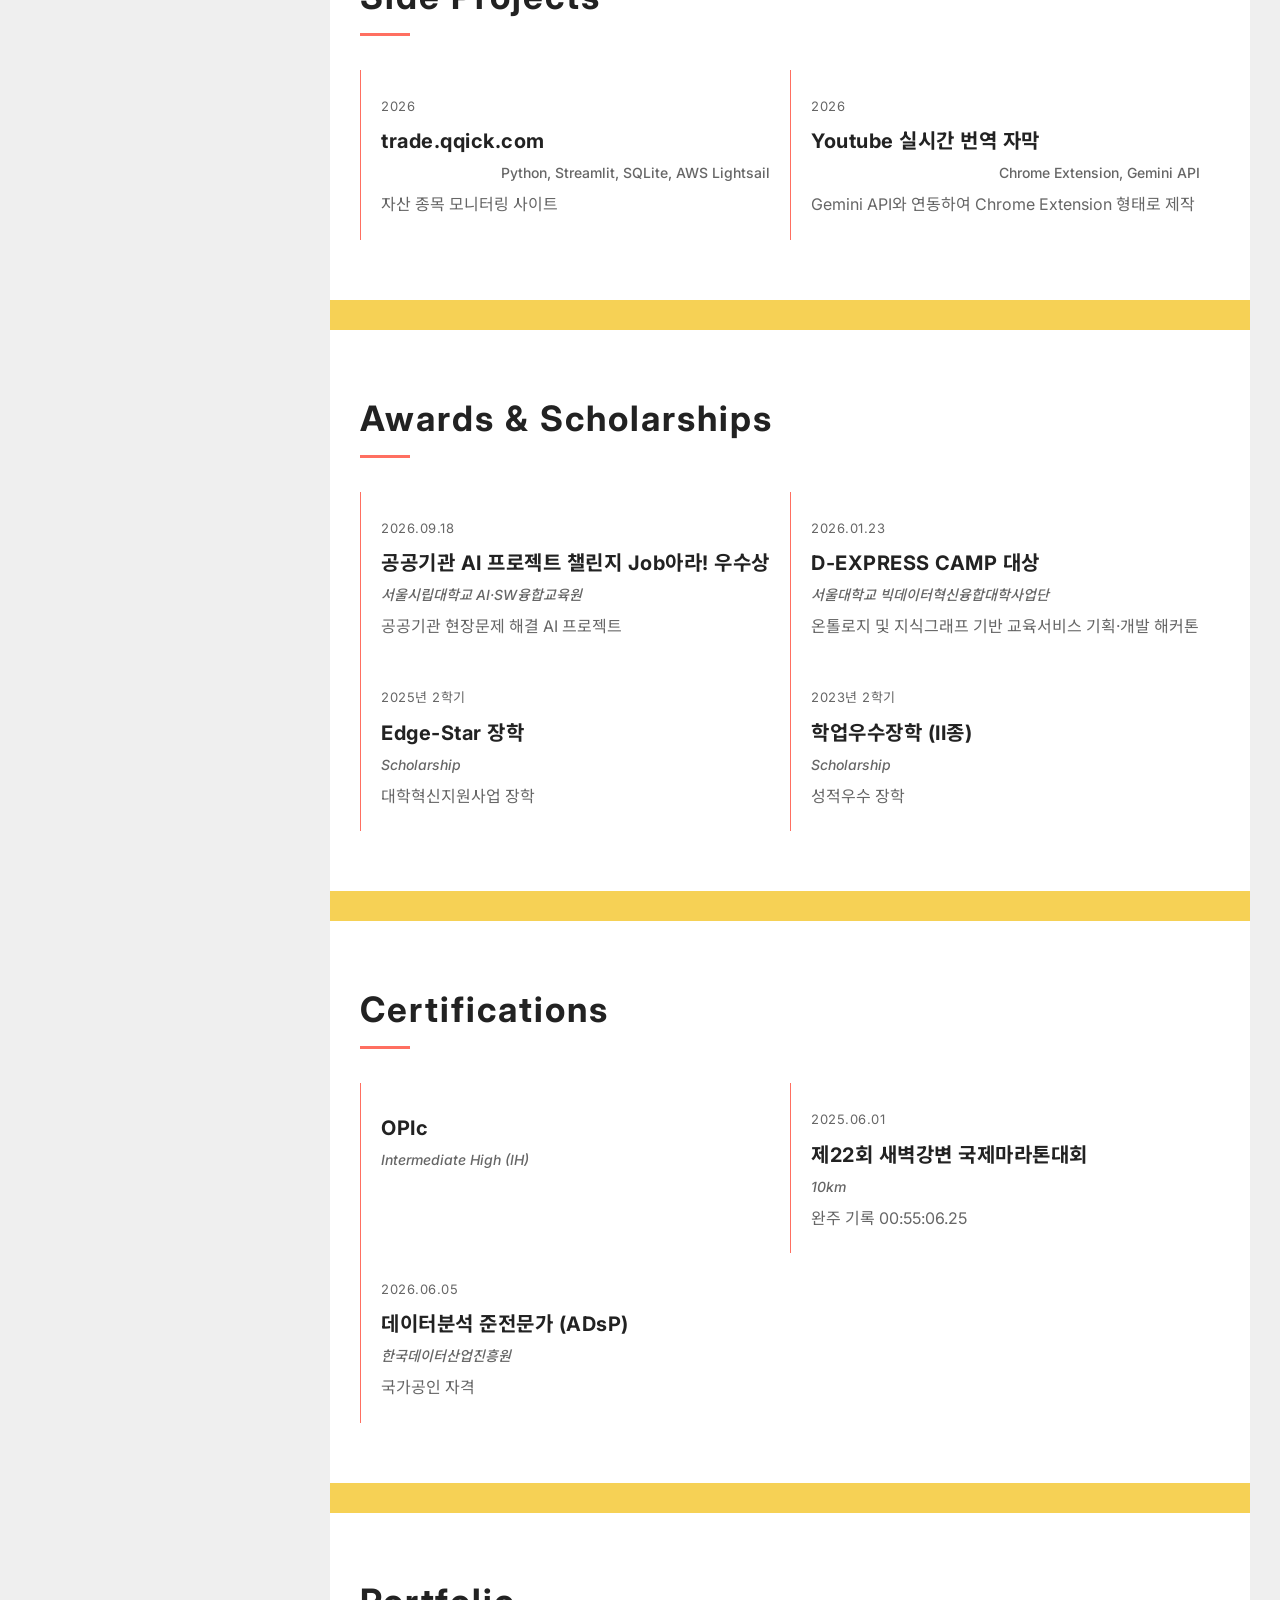
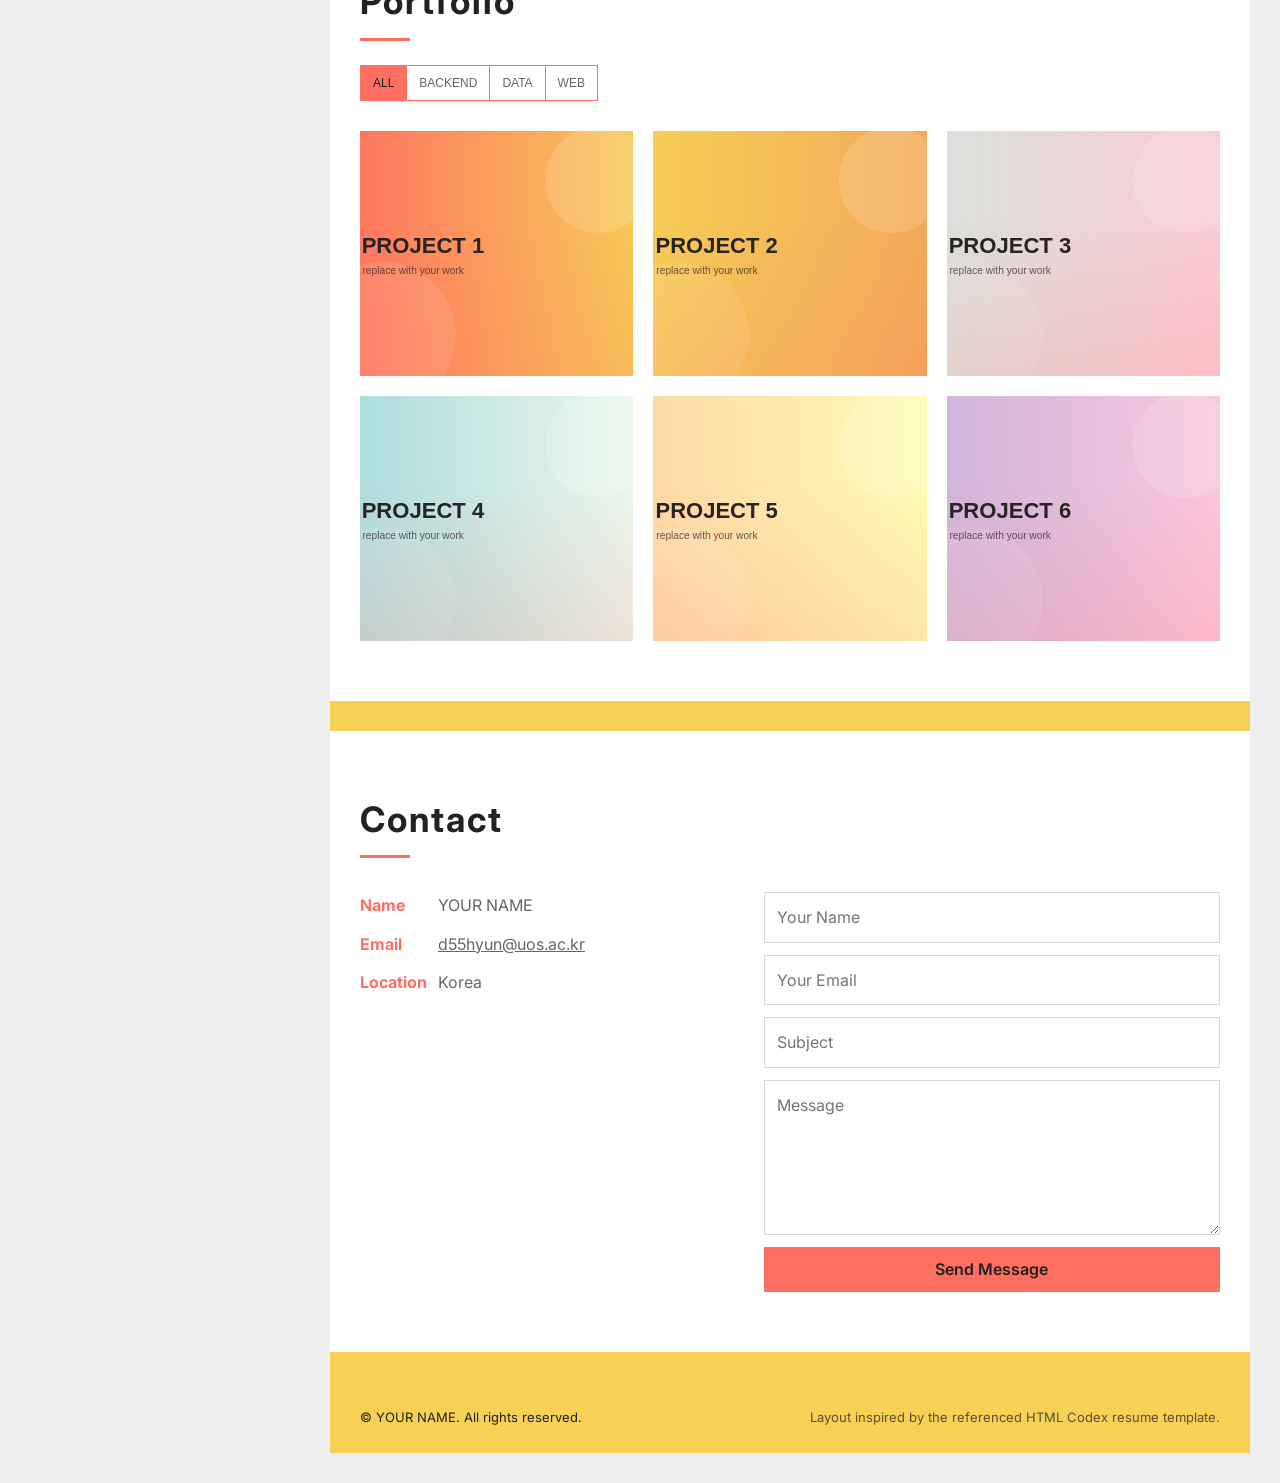
==== commit c03df58f: "Add files via upload" ====
--- a/index.html
+++ b/index.html
@@ -14,13 +14,14 @@
   <div class="page">
     <aside class="sidebar">
       <div class="profile-art">
-        <img src="assets/profile.svg" alt="Profile placeholder" />
+        <img src="assets/profile-photo.png" alt="Profile photo" />
       </div>
       <button class="menu-button" aria-label="메뉴 열기">☰</button>
       <nav class="nav" aria-label="주요 메뉴">
         <a href="#home">Home <span>⌂</span></a>
         <a href="#about">About <span>◎</span></a>
-        <a href="#experience">Experience <span>★</span></a>
+        <a href="#collaboration">Collaboration <span>★</span></a>
+        <a href="#experience">Experience <span>◎</span></a>
         <a href="#side-projects">Side Projects <span>＋</span></a>
         <a href="#skills">Skills <span>◆</span></a>
         <a href="#awards">Awards <span>◇</span></a>
@@ -39,7 +40,7 @@
           <p class="roles" id="hero-roles"></p>
         </div>
         <div class="hero-figure" aria-hidden="true">
-          <img src="assets/hero.svg" alt="" />
+          <img src="assets/hero-photo.png" alt="Profile photo" />
         </div>
       </section>
 
@@ -50,8 +51,7 @@
 
       <section class="panel" id="about">
         <header class="section-title"><h2>About Me</h2></header>
-        <div class="about-grid">
-          <img class="about-image" src="assets/about.svg" alt="About placeholder" />
+        <div class="about-grid about-grid-text-only">
           <div>
             <p id="about-text"></p>
             <a class="button" href="#contact">Contact Me</a>
@@ -67,6 +67,11 @@
       <section class="panel" id="education">
         <header class="section-title"><h2>Education</h2></header>
         <div class="timeline-grid" id="education-list"></div>
+      </section>
+
+      <section class="panel featured-panel" id="collaboration">
+        <header class="section-title"><h2>External Collaboration</h2></header>
+        <div class="featured-collab-grid" id="collaboration-list"></div>
       </section>
 
       <section class="panel" id="experience">
--- a/styles.css
+++ b/styles.css
@@ -28,7 +28,7 @@
   background:#222;
   z-index:20;
 }
-.profile-art img{display:block;width:100%;aspect-ratio:1/0.86;object-fit:cover}
+.profile-art img{display:block;width:100%;aspect-ratio:1/0.86;object-fit:cover;object-position:45% 34%}
 .nav{padding:18px 0 90px}
 .nav a{
   display:flex;align-items:center;justify-content:space-between;
@@ -67,7 +67,7 @@
 .hero h1{font-size:clamp(44px,6vw,72px);line-height:1.06;color:var(--ink);margin:0 0 14px;letter-spacing:-2px}
 .roles{margin:0;color:var(--ink);font-size:clamp(18px,2.3vw,28px);font-weight:500;min-height:2.2em}
 .hero-figure{align-self:end}
-.hero-figure img{display:block;width:100%;max-height:390px;object-fit:contain;object-position:bottom}
+.hero-figure img{display:block;width:100%;height:360px;object-fit:cover;object-position:center 42%;border-left:4px solid var(--coral)}
 .action-row{display:grid;grid-template-columns:1fr 1fr;border-bottom:30px solid var(--yellow)}
 .action{
   display:block;padding:16px 20px;text-align:center;text-decoration:none;
@@ -81,6 +81,7 @@
 .section-title:after{content:"";position:absolute;left:0;bottom:0;width:50px;height:3px;background:var(--coral)}
 .about-grid{display:grid;grid-template-columns:minmax(220px, .8fr) 1.2fr;gap:30px;align-items:center}
 .about-image{width:100%;aspect-ratio:4/5;object-fit:cover;background:#eee}
+.about-grid-text-only{grid-template-columns:1fr;max-width:760px}
 .button{
   display:inline-block;border:0;border-radius:0;padding:9px 17px;
   color:#222;background:var(--coral);text-decoration:none;font:inherit;font-weight:600;cursor:pointer
@@ -91,8 +92,7 @@
 .track{height:7px;border:1px solid var(--coral);background:#fff}
 .fill{height:100%;background:var(--coral);width:0;transition:width 1s ease}
 .timeline-grid{display:grid;grid-template-columns:1fr 1fr}
-.timeline-item{padding:22px 20px;border-left:1px solid var(--coral);border-bottom:1px solid var(--coral)}
-.timeline-item:nth-last-child(-n+2){border-bottom:0}
+.timeline-item{padding:22px 20px;border-left:1px solid var(--coral)}
 .timeline-date{font-size:13px;letter-spacing:.5px}
 .timeline-item h3{margin:7px 0 3px;color:var(--ink);font-size:20px;letter-spacing:.5px}
 .timeline-title-link{color:inherit;text-decoration:none}
@@ -153,14 +153,13 @@
   .content{width:100%;margin-left:0;max-width:none;padding:20px}
 }
 @media(max-width:720px){
+  .featured-collab-grid{grid-template-columns:1fr}
   .content{padding:12px}
   .panel{padding:42px 20px;border-bottom-width:18px}
   .action-row{border-bottom-width:18px}
   .hero{grid-template-columns:1fr;min-height:0}
   .hero-figure{max-width:330px;margin:10px auto -42px}
   .about-grid,.contact-grid,.skills-grid,.timeline-grid{grid-template-columns:1fr}
-  .timeline-item:nth-last-child(-n+2){border-bottom:1px solid var(--coral)}
-  .timeline-item:last-child{border-bottom:0}
   .project-grid{grid-template-columns:1fr 1fr}
   footer{display:block}footer p+ p{margin-top:5px}
 }
@@ -168,3 +167,13 @@
   .project-grid{grid-template-columns:1fr}
   .action{font-size:16px}
 }
+
+.featured-panel{background:#fff}
+.featured-collab-grid{display:grid;grid-template-columns:1fr 1fr;gap:18px}
+.featured-collab-card{background:#222;color:#f5f5f5;padding:30px;min-height:255px;border-top:5px solid var(--coral);display:flex;flex-direction:column}
+.featured-collab-top{display:flex;justify-content:space-between;gap:18px;align-items:flex-start;margin-bottom:26px;font-size:13px}
+.featured-date{color:var(--coral);font-weight:700}
+.featured-org{text-align:right;color:#ddd;font-weight:600}
+.featured-collab-card h3{margin:0 0 16px;color:#fff;font-size:23px;line-height:1.45}
+.featured-collab-card p{margin:0;color:#d1d1d1}
+.featured-role{color:var(--coral)!important;font-weight:700;margin-bottom:10px!important}
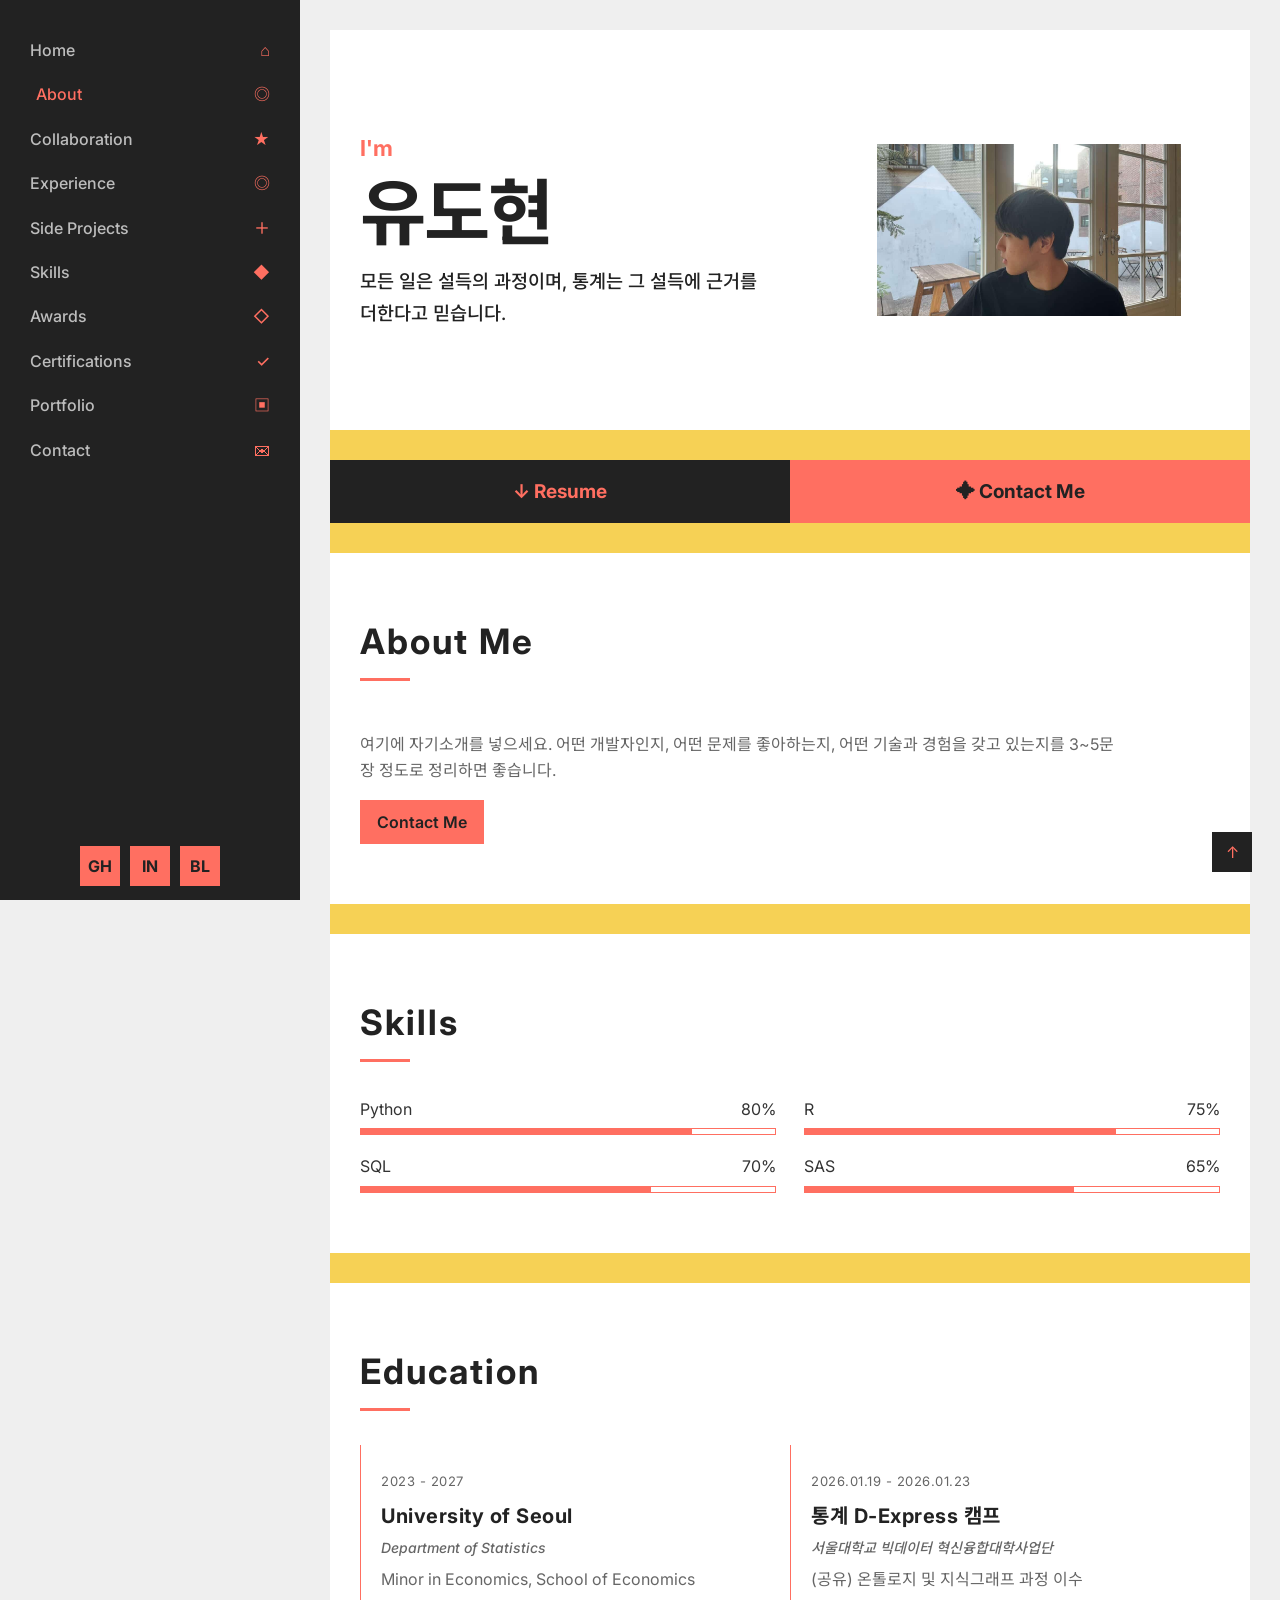
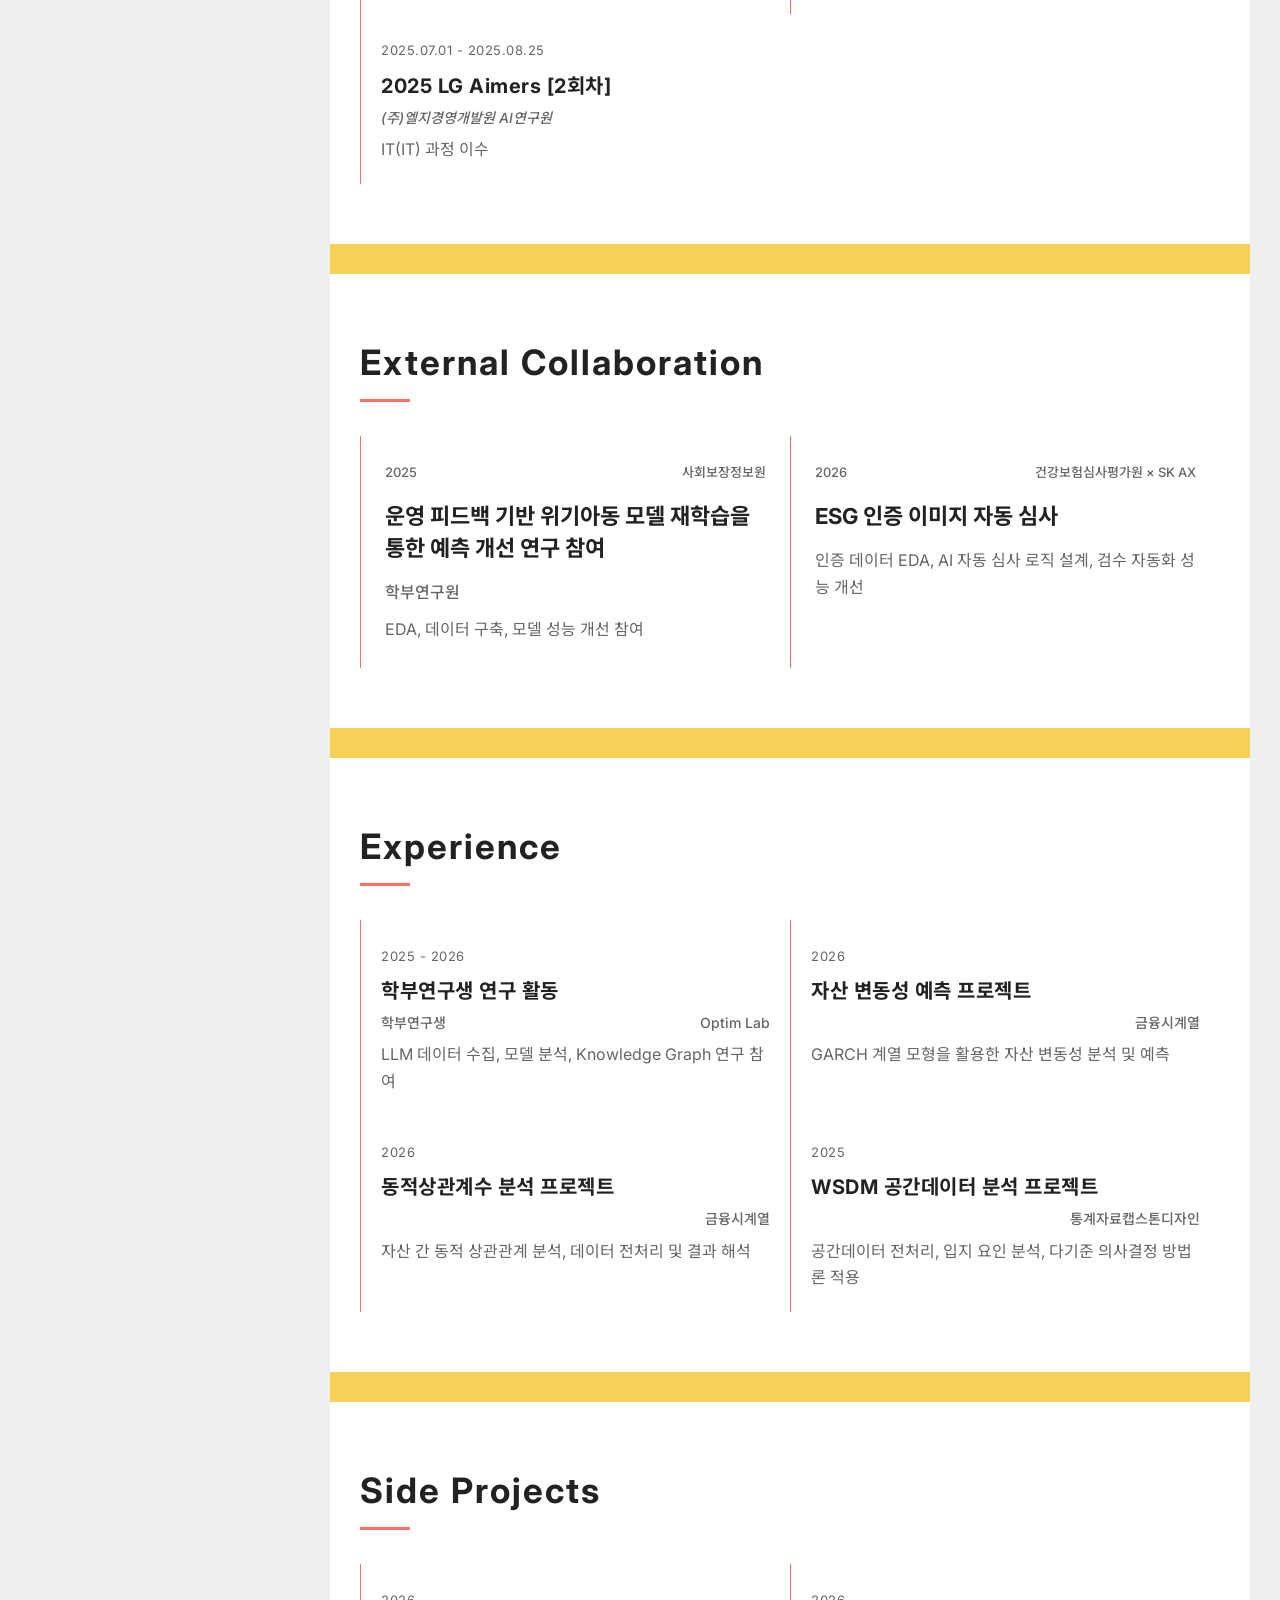
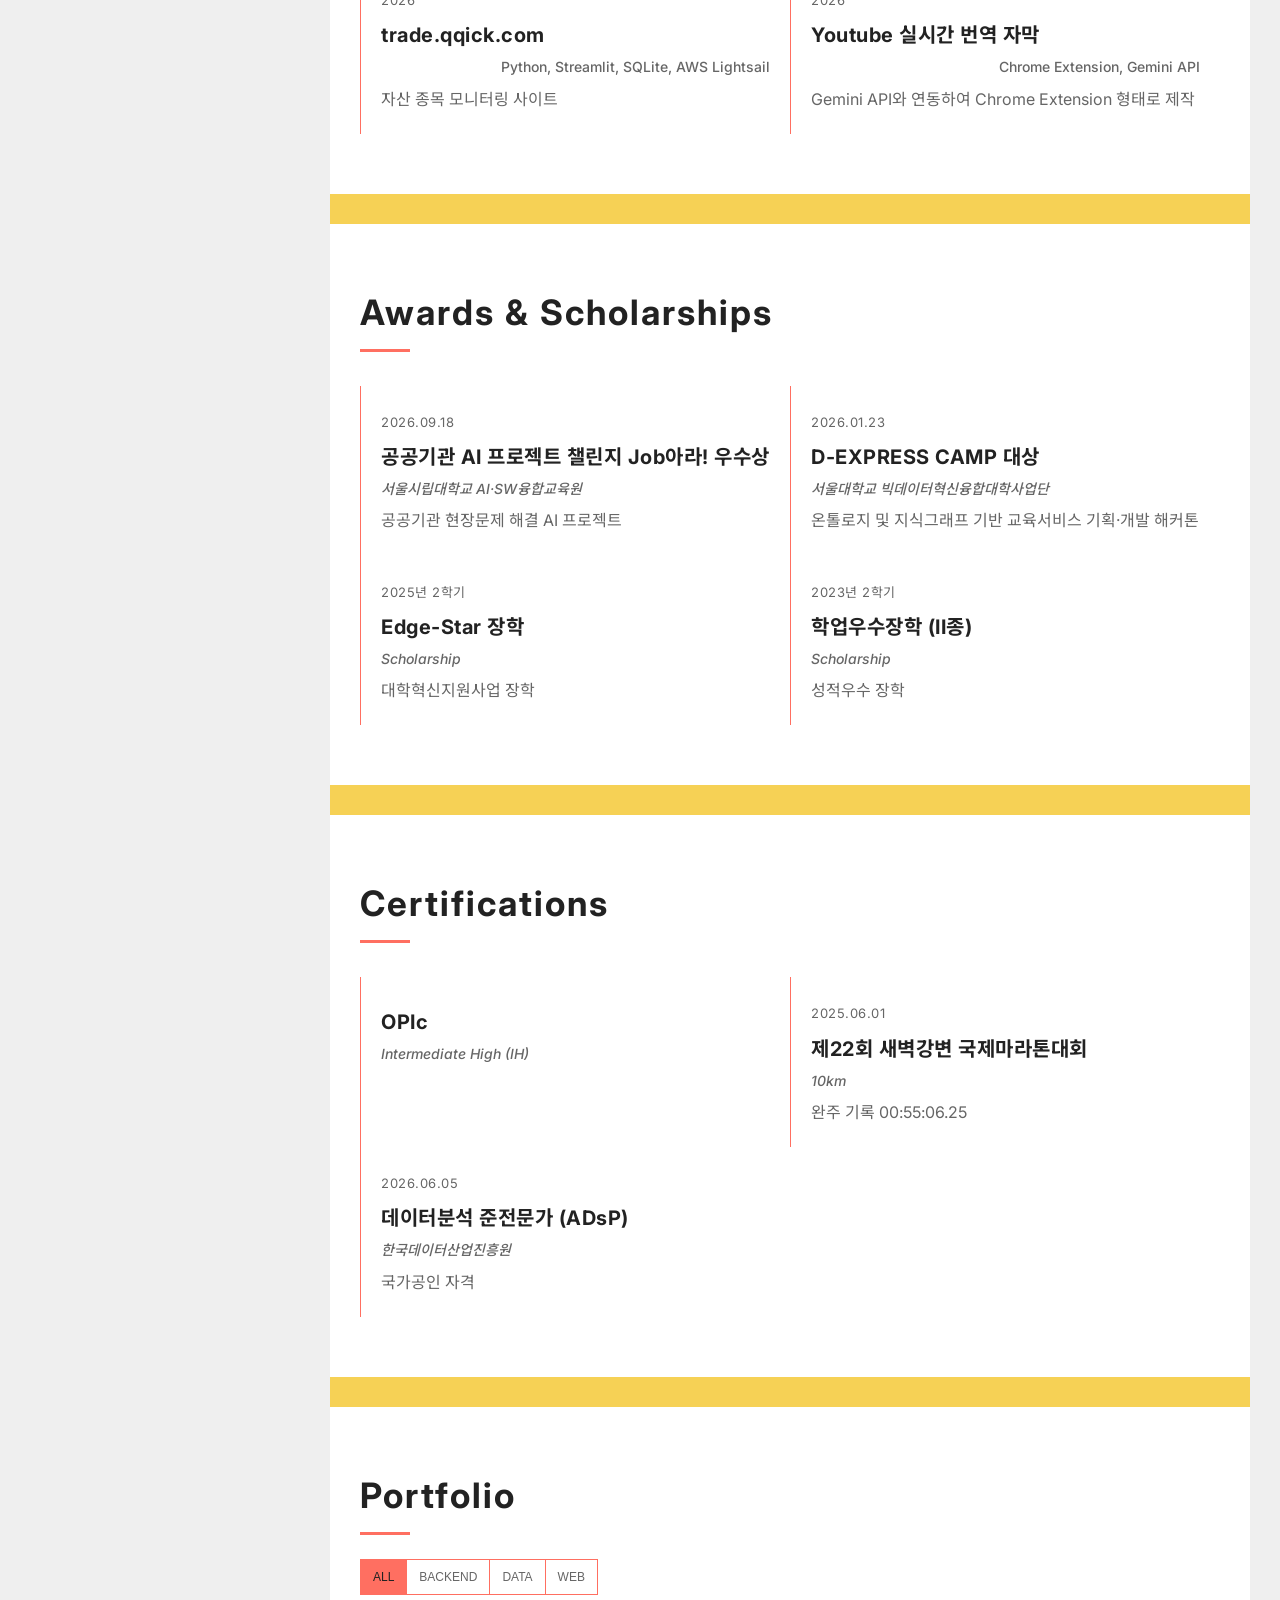
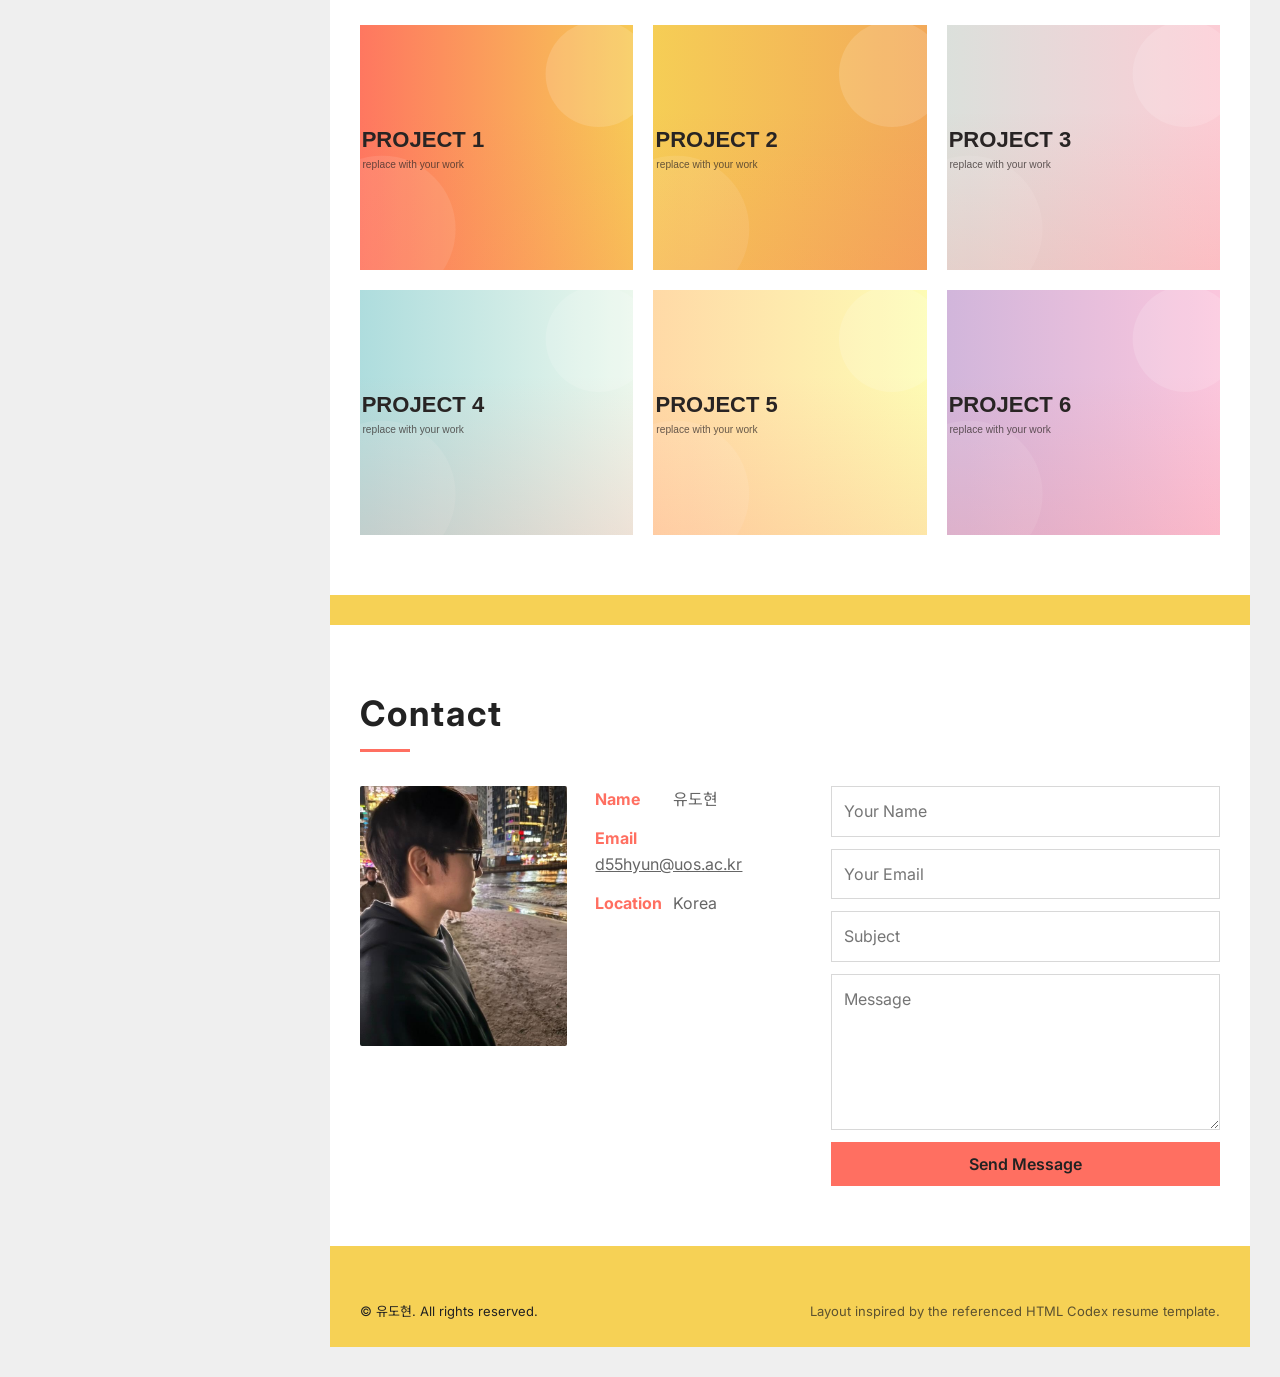
==== commit 9fc3abae: "Add files via upload" ====
--- a/index.html
+++ b/index.html
@@ -13,9 +13,6 @@
 <body>
   <div class="page">
     <aside class="sidebar">
-      <div class="profile-art">
-        <img src="assets/profile-photo.png" alt="Profile photo" />
-      </div>
       <button class="menu-button" aria-label="메뉴 열기">☰</button>
       <nav class="nav" aria-label="주요 메뉴">
         <a href="#home">Home <span>⌂</span></a>
@@ -103,6 +100,9 @@
       <section class="panel" id="contact">
         <header class="section-title"><h2>Contact</h2></header>
         <div class="contact-grid">
+          <div class="contact-photo-wrap">
+            <img class="contact-photo" src="assets/profile-photo.png" alt="유도현 프로필 사진" />
+          </div>
           <div id="contact-info"></div>
           <form class="contact-form" onsubmit="event.preventDefault(); alert('정적 사이트 데모입니다. 폼 서비스(Formspree 등)를 연결하면 실제 전송할 수 있어요.');">
             <input type="text" placeholder="Your Name" aria-label="Your Name">
--- a/styles.css
+++ b/styles.css
@@ -28,7 +28,15 @@
   background:#222;
   z-index:20;
 }
-.profile-art img{display:block;width:100%;aspect-ratio:1/0.86;object-fit:cover;object-position:45% 34%}
+.profile-art{padding:24px 22px 10px;background:#222}
+.profile-art img{
+  display:block;
+  width:100%;
+  aspect-ratio:4/5;
+  object-fit:cover;
+  object-position:45% 34%;
+  border-radius:2px
+}
 .nav{padding:18px 0 90px}
 .nav a{
   display:flex;align-items:center;justify-content:space-between;
@@ -65,9 +73,24 @@
 }
 .eyebrow{color:var(--coral);font-size:22px;font-weight:700;margin:0 0 8px}
 .hero h1{font-size:clamp(44px,6vw,72px);line-height:1.06;color:var(--ink);margin:0 0 14px;letter-spacing:-2px}
-.roles{margin:0;color:var(--ink);font-size:clamp(18px,2.3vw,28px);font-weight:500;min-height:2.2em}
-.hero-figure{align-self:end}
-.hero-figure img{display:block;width:100%;height:360px;object-fit:cover;object-position:center 42%;border-left:4px solid var(--coral)}
+.roles{margin:0;color:var(--ink);font-size:clamp(17px,1.8vw,24px);font-weight:500;line-height:1.6;max-width:720px;min-height:2.2em}
+.hero-figure{
+  align-self:center;
+  display:flex;
+  justify-content:center;
+  align-items:center;
+  padding:32px 18px
+}
+.hero-figure img{
+  display:block;
+  width:88%;
+  max-width:430px;
+  height:auto;
+  max-height:320px;
+  object-fit:contain;
+  object-position:center;
+  border:0
+}
 .action-row{display:grid;grid-template-columns:1fr 1fr;border-bottom:30px solid var(--yellow)}
 .action{
   display:block;padding:16px 20px;text-align:center;text-decoration:none;
@@ -158,7 +181,7 @@
   .panel{padding:42px 20px;border-bottom-width:18px}
   .action-row{border-bottom-width:18px}
   .hero{grid-template-columns:1fr;min-height:0}
-  .hero-figure{max-width:330px;margin:10px auto -42px}
+  .hero-figure{max-width:420px;margin:8px auto 0;padding:22px 12px}
   .about-grid,.contact-grid,.skills-grid,.timeline-grid{grid-template-columns:1fr}
   .project-grid{grid-template-columns:1fr 1fr}
   footer{display:block}footer p+ p{margin-top:5px}
@@ -169,11 +192,67 @@
 }
 
 .featured-panel{background:#fff}
-.featured-collab-grid{display:grid;grid-template-columns:1fr 1fr;gap:18px}
-.featured-collab-card{background:#222;color:#f5f5f5;padding:30px;min-height:255px;border-top:5px solid var(--coral);display:flex;flex-direction:column}
-.featured-collab-top{display:flex;justify-content:space-between;gap:18px;align-items:flex-start;margin-bottom:26px;font-size:13px}
-.featured-date{color:var(--coral);font-weight:700}
-.featured-org{text-align:right;color:#ddd;font-weight:600}
-.featured-collab-card h3{margin:0 0 16px;color:#fff;font-size:23px;line-height:1.45}
-.featured-collab-card p{margin:0;color:#d1d1d1}
-.featured-role{color:var(--coral)!important;font-weight:700;margin-bottom:10px!important}
+.featured-collab-grid{display:grid;grid-template-columns:1fr 1fr}
+.featured-collab-card{
+  background:#fff;
+  color:var(--muted);
+  padding:26px 24px;
+  min-height:230px;
+  border-left:1px solid var(--coral)
+}
+.featured-collab-top{
+  display:flex;
+  justify-content:space-between;
+  gap:18px;
+  align-items:flex-start;
+  margin-bottom:18px;
+  font-size:13px
+}
+.featured-date{color:var(--muted);font-weight:500}
+.featured-org{text-align:right;color:var(--muted);font-weight:500}
+.featured-collab-card h3{
+  margin:0 0 14px;
+  color:var(--ink);
+  font-size:22px;
+  line-height:1.45
+}
+.featured-collab-card p{margin:0;color:var(--muted)}
+.featured-role{
+  color:var(--muted)!important;
+  font-weight:500;
+  margin-bottom:10px!important
+}
+
+/* v11 refinements: cleaner hero copy and profile photo moved to Contact */
+.nav{padding-top:28px}
+.roles{
+  font-size:clamp(16px,1.45vw,20px);
+  line-height:1.75;
+  max-width:650px;
+  word-break:keep-all;
+  overflow-wrap:normal;
+  text-wrap:pretty;
+}
+.contact-grid{
+  grid-template-columns:minmax(170px,.72fr) minmax(170px,.72fr) minmax(280px,1.35fr);
+  align-items:start;
+  gap:28px;
+}
+.contact-photo-wrap{width:100%;max-width:230px}
+.contact-photo{
+  display:block;
+  width:100%;
+  aspect-ratio:4/5;
+  object-fit:cover;
+  object-position:45% 34%;
+  border-radius:2px;
+}
+@media(max-width:900px){
+  .contact-grid{grid-template-columns:minmax(180px,.75fr) 1.25fr}
+  .contact-photo-wrap{grid-row:1 / span 2}
+}
+@media(max-width:720px){
+  .contact-grid{grid-template-columns:1fr}
+  .contact-photo-wrap{grid-row:auto;max-width:320px;margin:0 auto 8px}
+  .roles{font-size:16px;line-height:1.7}
+}
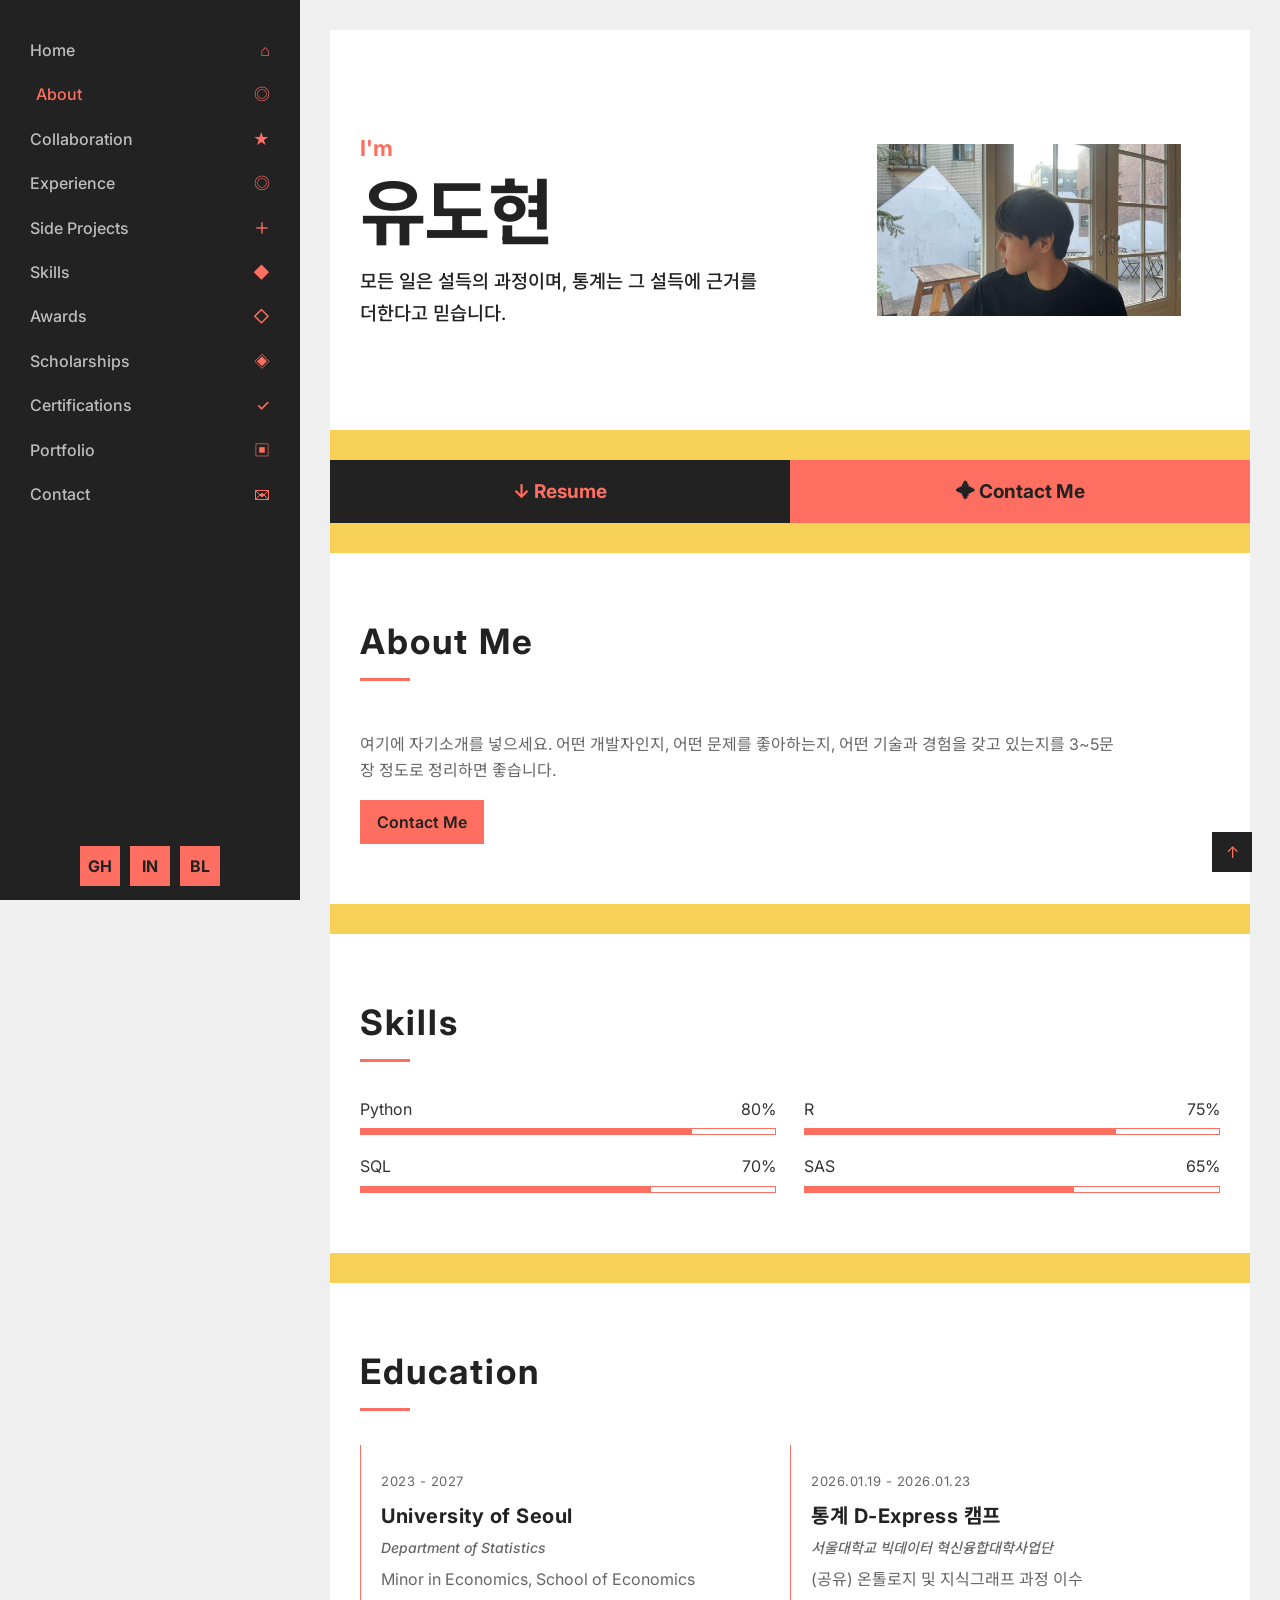
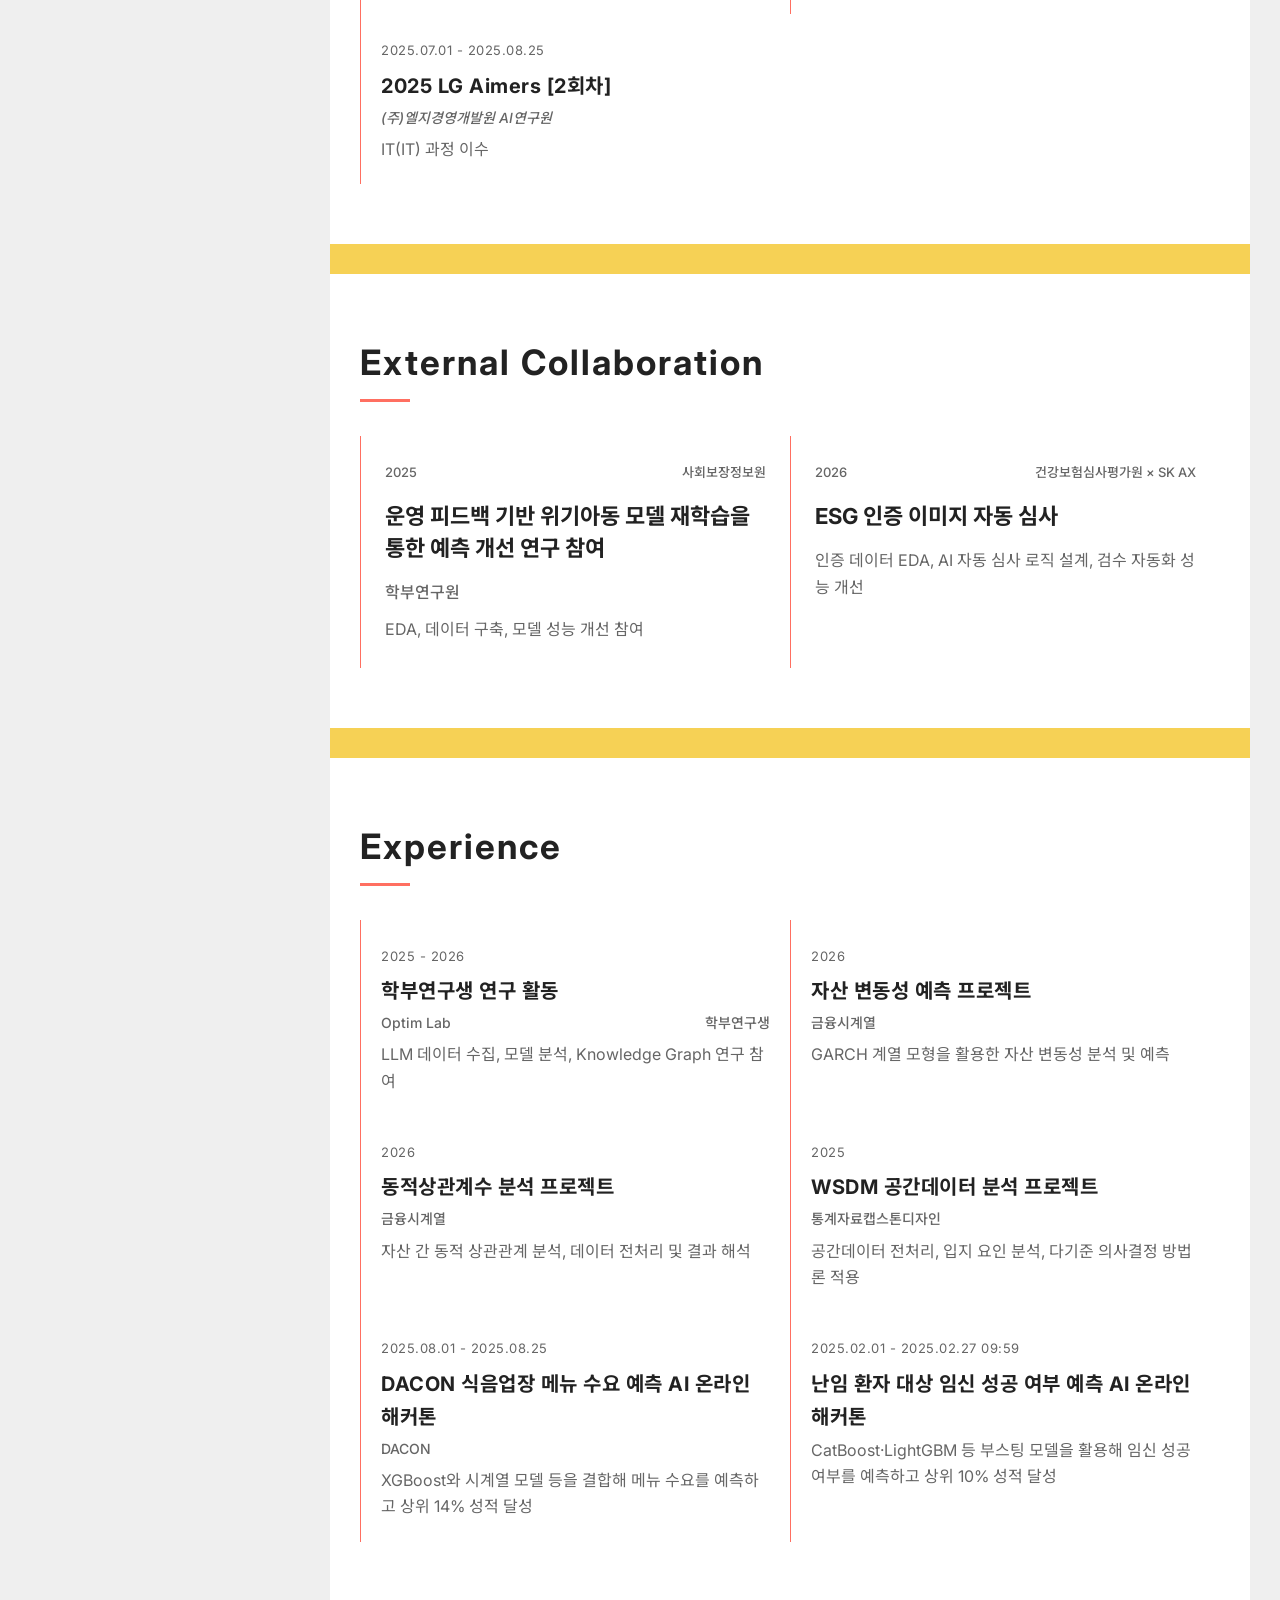
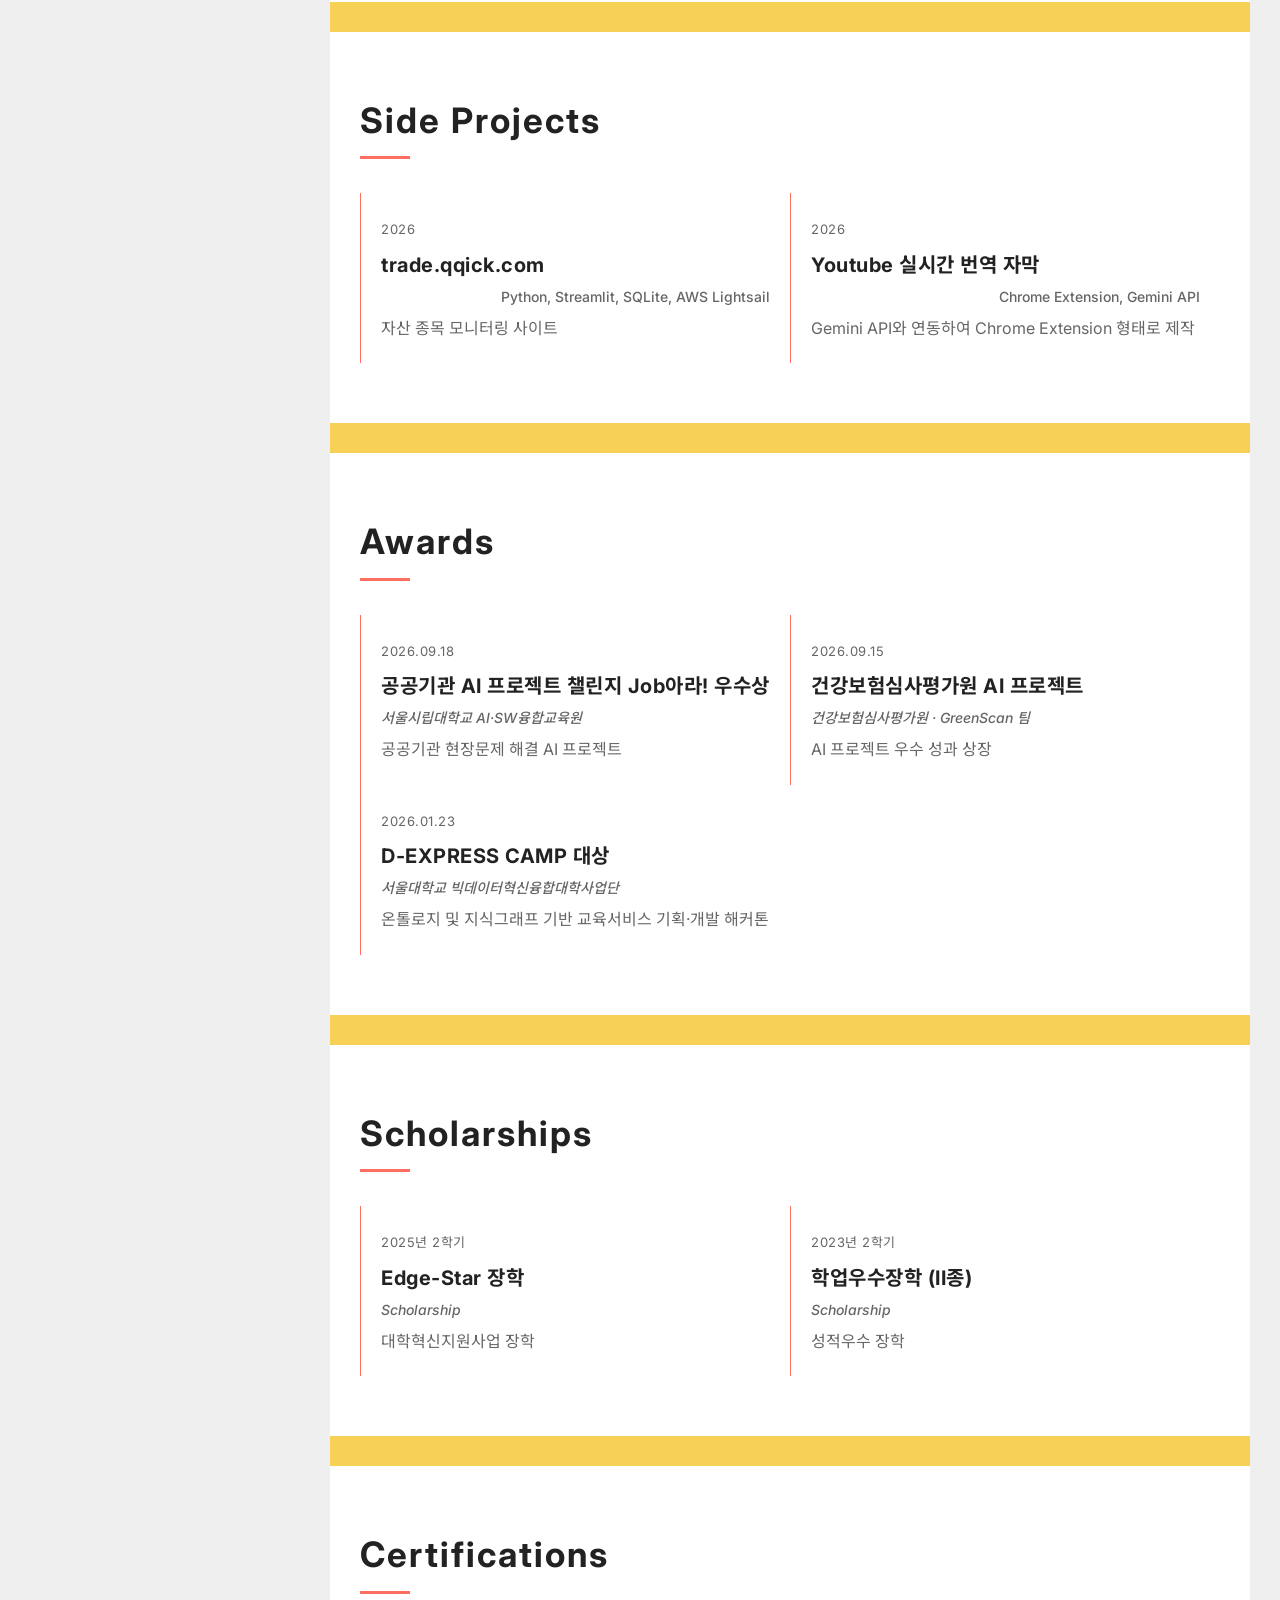
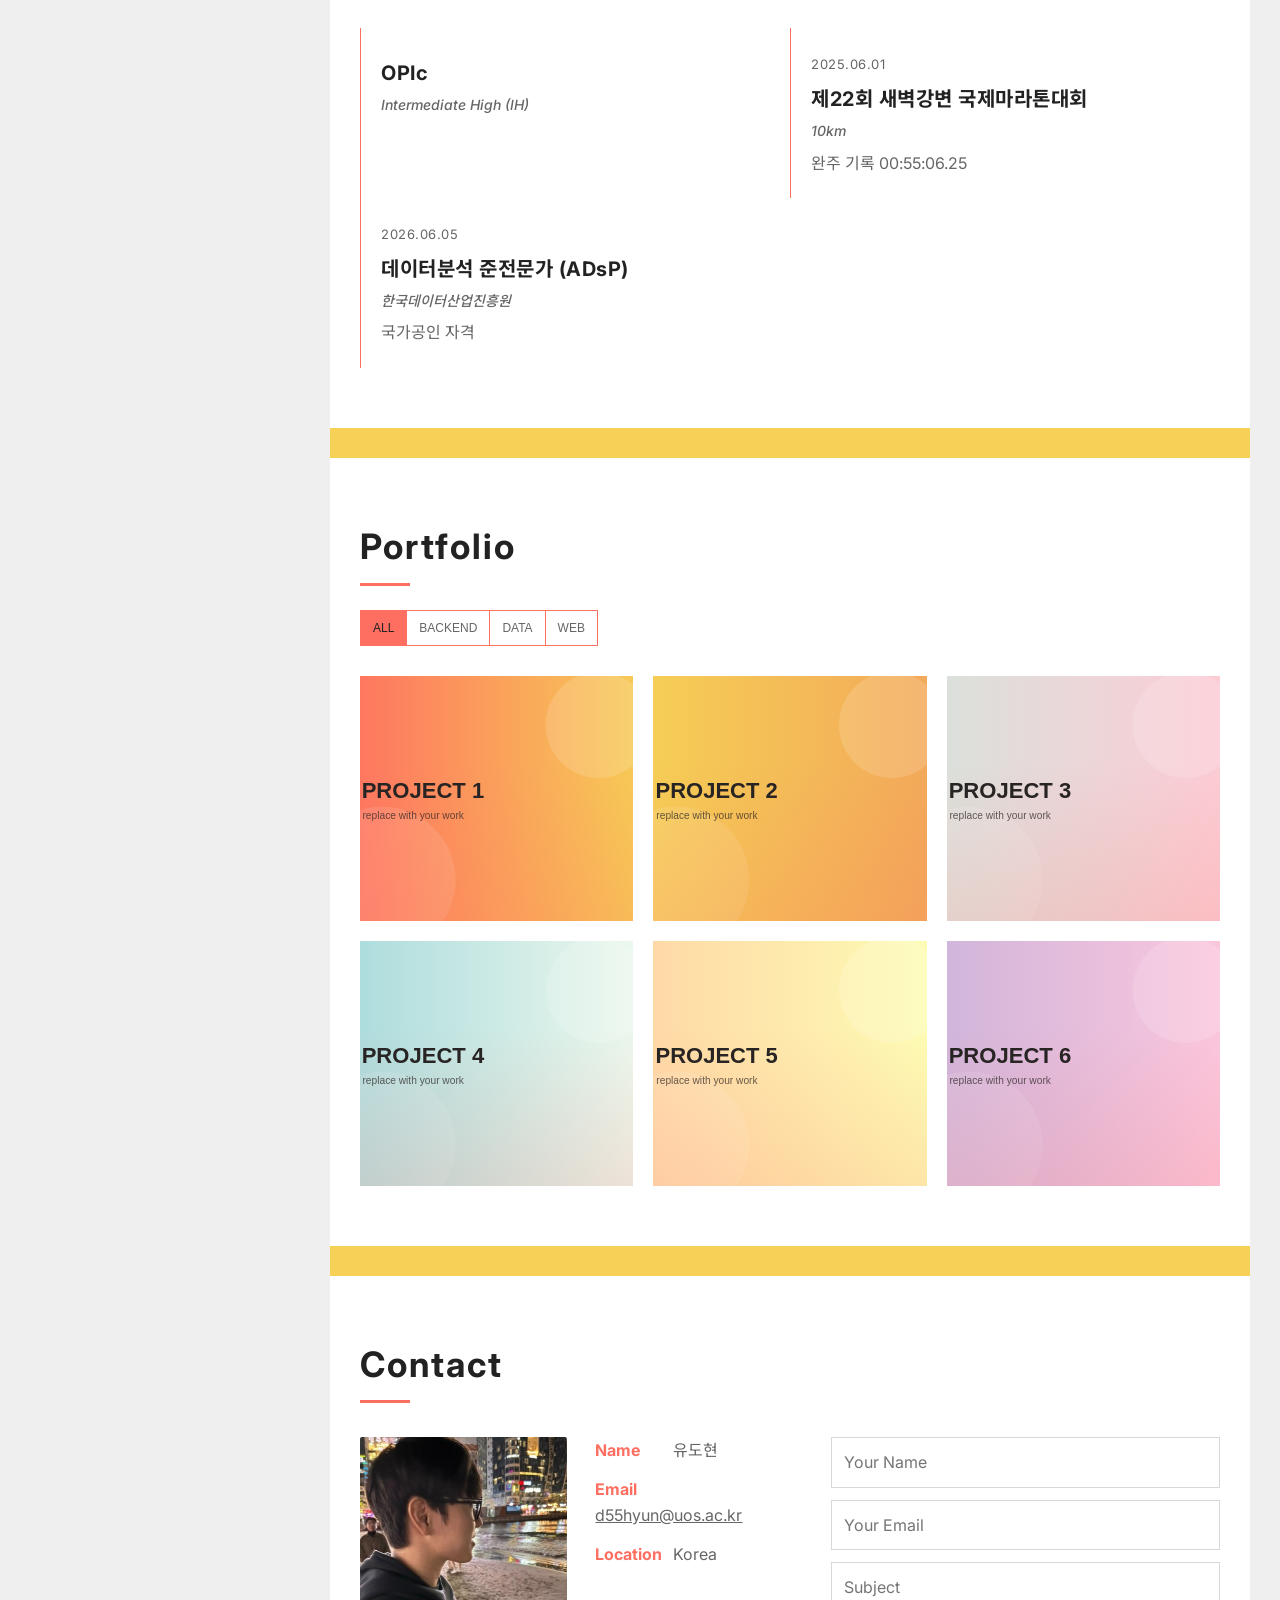
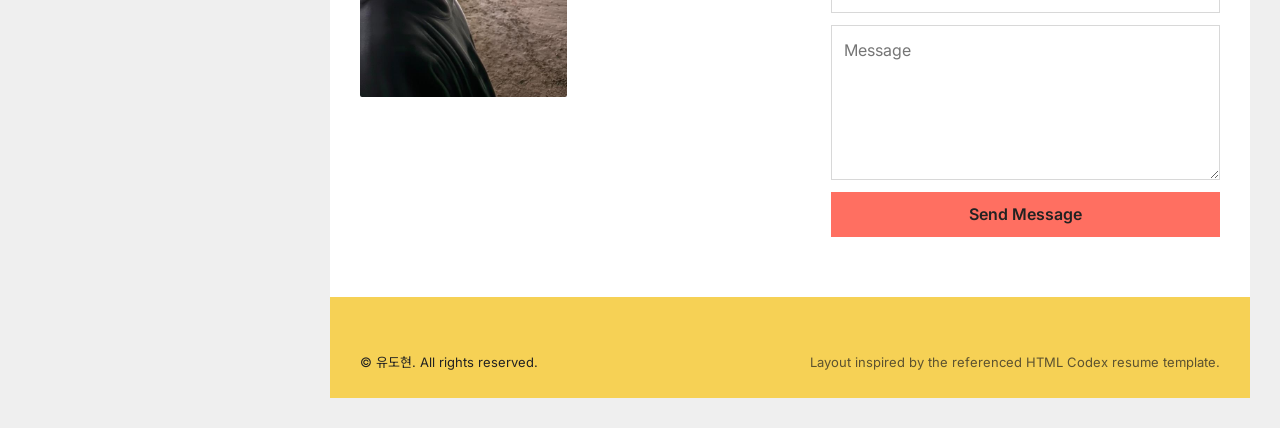
==== commit 13007245: "Add files via upload" ====
--- a/index.html
+++ b/index.html
@@ -22,6 +22,7 @@
         <a href="#side-projects">Side Projects <span>＋</span></a>
         <a href="#skills">Skills <span>◆</span></a>
         <a href="#awards">Awards <span>◇</span></a>
+        <a href="#scholarships">Scholarships <span>◈</span></a>
         <a href="#certifications">Certifications <span>✓</span></a>
         <a href="#portfolio">Portfolio <span>▣</span></a>
         <a href="#contact">Contact <span>✉</span></a>
@@ -82,8 +83,13 @@
       </section>
 
       <section class="panel" id="awards">
-        <header class="section-title"><h2>Awards & Scholarships</h2></header>
+        <header class="section-title"><h2>Awards</h2></header>
         <div class="timeline-grid" id="awards-list"></div>
+      </section>
+
+      <section class="panel" id="scholarships">
+        <header class="section-title"><h2>Scholarships</h2></header>
+        <div class="timeline-grid" id="scholarships-list"></div>
       </section>
 
       <section class="panel" id="certifications">
--- a/styles.css
+++ b/styles.css
@@ -256,3 +256,8 @@
   .contact-photo-wrap{grid-row:auto;max-width:320px;margin:0 auto 8px}
   .roles{font-size:16px;line-height:1.7}
 }
+
+/* v12: experience organization first; role stays on the opposite side when present */
+.timeline-meta span:first-child{text-align:left}
+.timeline-meta span:last-child{text-align:right}
+.timeline-meta span:only-child{text-align:left}
